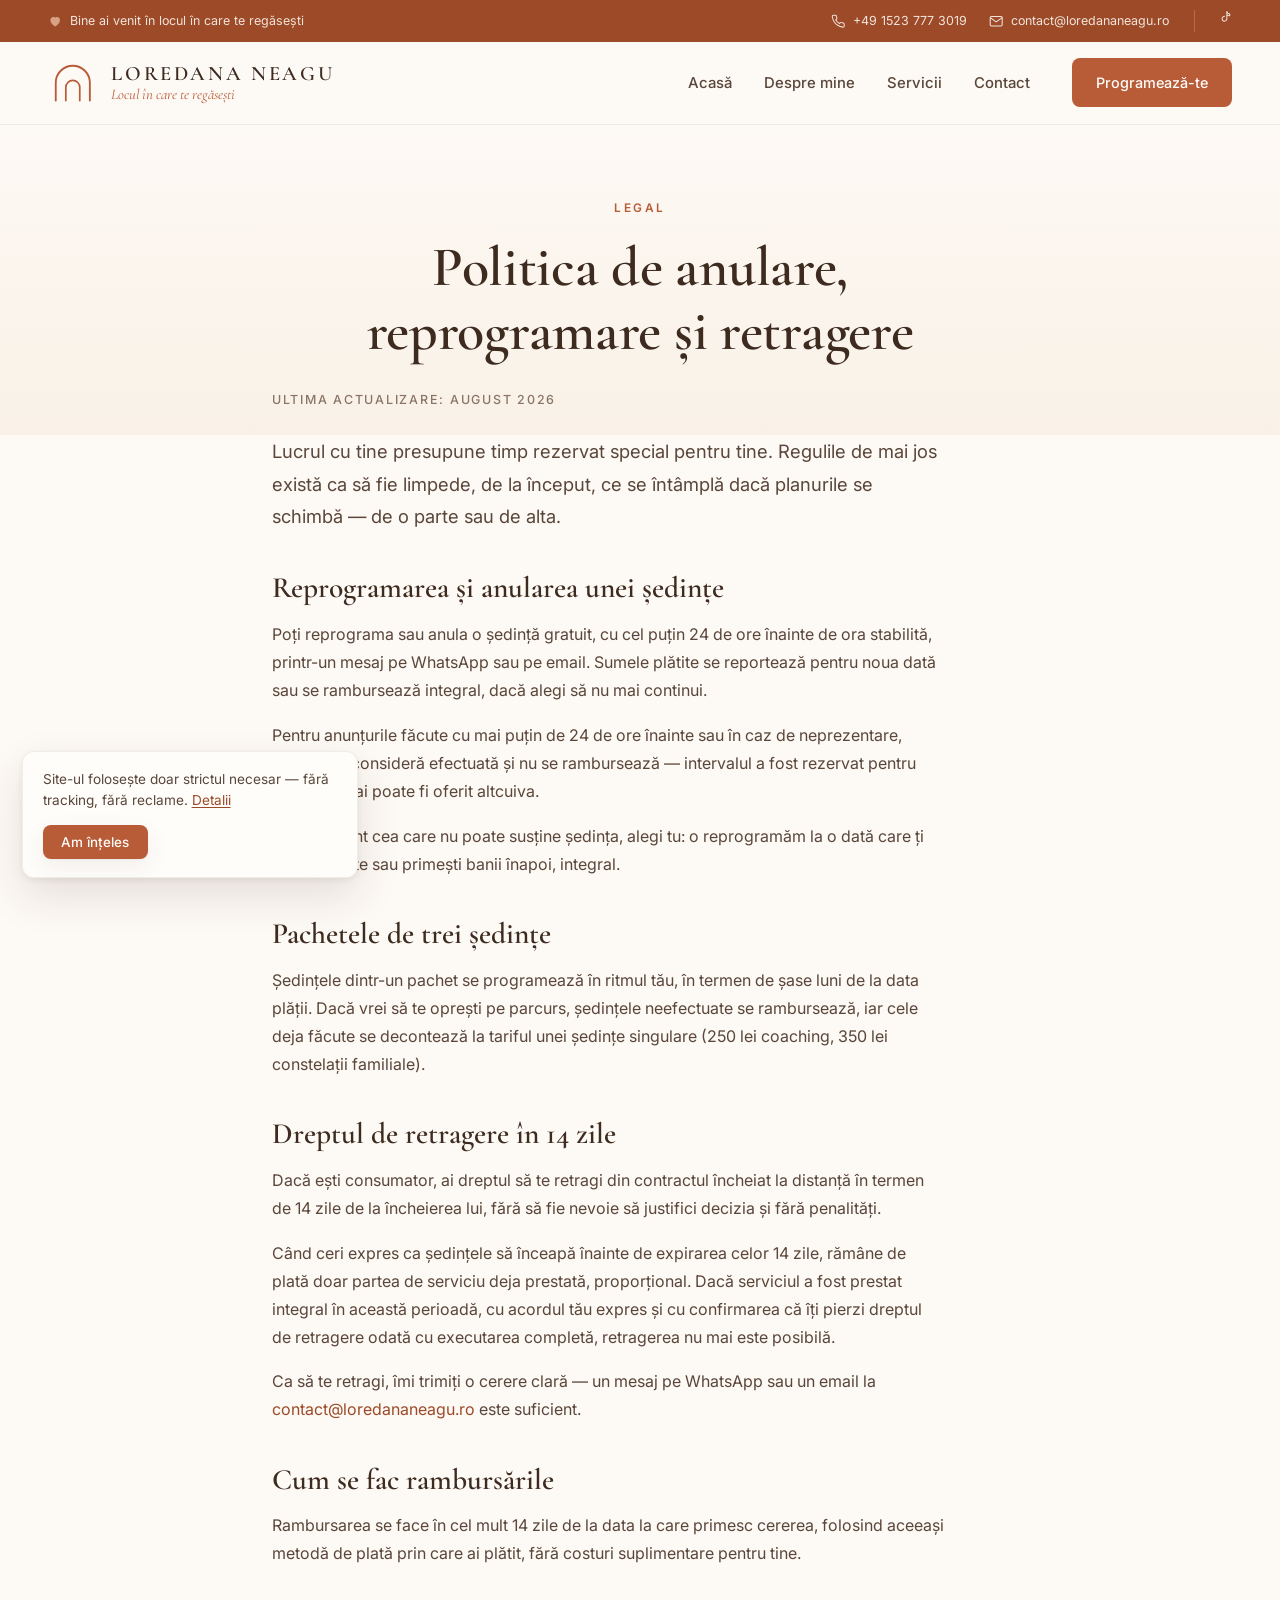
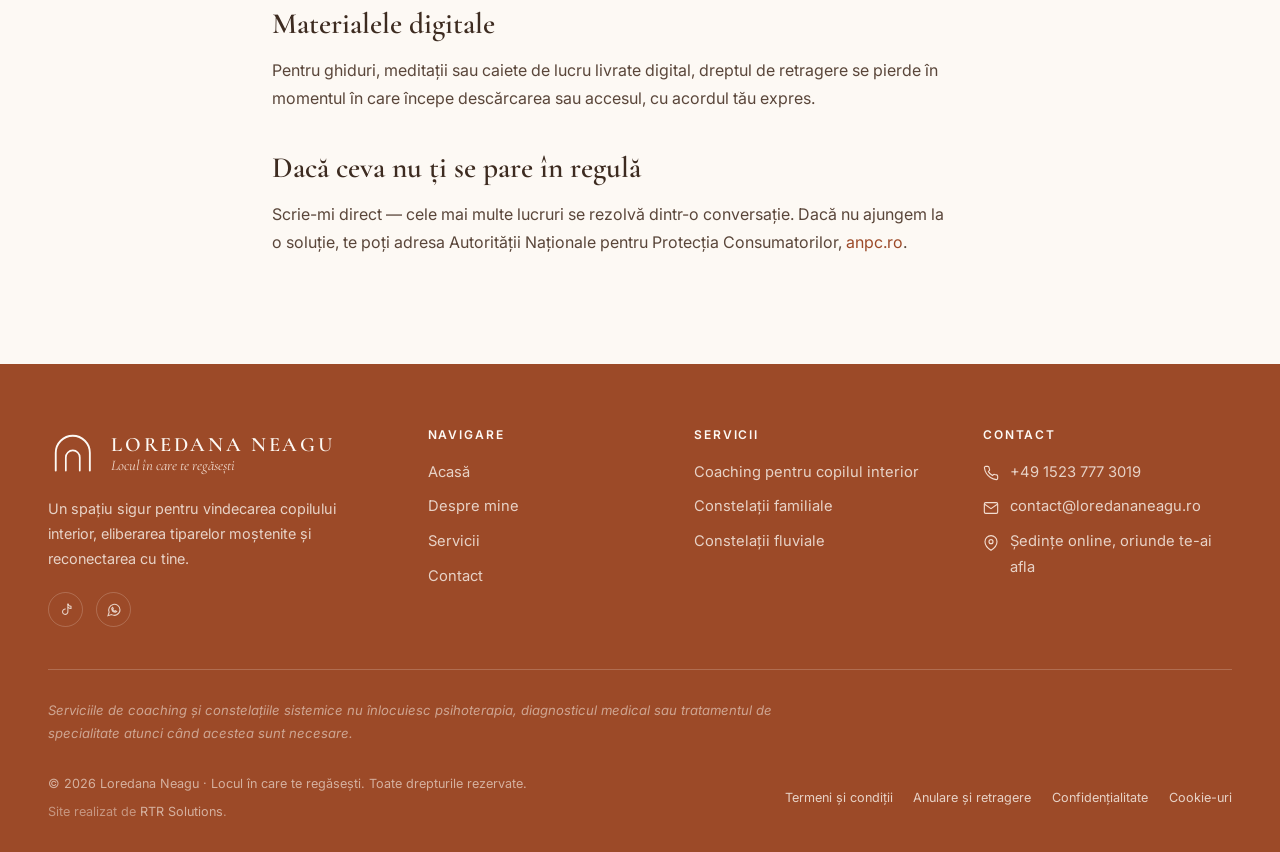
==== anulare-si-retragere/index.html @ 6d8adbb6 "Actualizare site din 4d210f18b5de50329b381af7a4edb0940c122f17" ====
<!DOCTYPE html><html lang="ro"> <head><meta charset="UTF-8"><meta name="viewport" content="width=device-width, initial-scale=1.0"><title>Politica de anulare, reprogramare și retragere | Loredana Neagu</title><meta name="description" content="Cum poți reprograma sau anula o ședință, ce se întâmplă cu pachetele neefectuate, dreptul de retragere în 14 zile și cum se fac rambursările."><link rel="icon" type="image/svg+xml" href="/favicon.svg"><link rel="canonical" href="https://loredananeagu.ro/anulare-si-retragere"><meta property="og:type" content="website"><meta property="og:locale" content="ro_RO"><meta property="og:site_name" content="Loredana Neagu — Locul în care te regăsești"><meta property="og:title" content="Politica de anulare, reprogramare și retragere | Loredana Neagu"><meta property="og:description" content="Cum poți reprograma sau anula o ședință, ce se întâmplă cu pachetele neefectuate, dreptul de retragere în 14 zile și cum se fac rambursările."><meta property="og:url" content="https://loredananeagu.ro/anulare-si-retragere"><meta property="og:image" content="https://loredananeagu.ro/assets/social/imagineSocial.jpg"><meta name="twitter:card" content="summary_large_image"><script type="application/ld+json">{"@context":"https://schema.org","@graph":[{"@type":"WebSite","@id":"https://loredananeagu.ro/#site","url":"https://loredananeagu.ro","name":"Loredana Neagu — Locul în care te regăsești","inLanguage":"ro-RO","publisher":{"@id":"https://loredananeagu.ro/#serviciu"}},{"@type":"ProfessionalService","@id":"https://loredananeagu.ro/#serviciu","name":"Loredana Neagu — Locul în care te regăsești","description":"Atelierul Sinelui — spațiul tău de reconectare și vindecare interioară. Coaching și constelații sistemice pentru vindecarea copilului interior, a tiparului de respingere și a fricii de abandon. Loredana Neagu — coach acreditat și constelator sistemic.","url":"https://loredananeagu.ro","image":"https://loredananeagu.ro/assets/social/imagineSocial.jpg","email":"contact@loredananeagu.ro","telephone":"+49 1523 777 3019","founder":{"@id":"https://loredananeagu.ro/#loredana"},"priceRange":"200–900 RON","areaServed":[{"@type":"Country","name":"România"},{"@type":"Country","name":"Republica Moldova"},{"@type":"Country","name":"Germania"}],"availableLanguage":{"@type":"Language","name":"Romanian","alternateName":"ro"},"sameAs":["https://www.tiktok.com/@didi.scump"]},{"@type":"Person","@id":"https://loredananeagu.ro/#loredana","name":"Loredana Neagu","jobTitle":"Coach acreditat și constelator sistemic","description":"Sunt coach acreditat, constelator sistemic cu obiecte și constelator fluvial. Povestea mea își are rădăcinile într-o rană profundă: absența tatălui din viața mea și provocările de a crește doar alături de mamă. Această lipsă m-a determinat să caut răspunsuri despre apartenență, valoare personală și locul pe care îl ocupăm în familie.","url":"https://loredananeagu.ro/despre","image":"https://loredananeagu.ro/assets/social/imagineSocial.jpg","email":"contact@loredananeagu.ro","telephone":"+49 1523 777 3019","knowsLanguage":["ro","de"],"knowsAbout":["Vindecarea copilului interior","Constelații familiale sistemice","Constelații fluviale","Coaching pentru dezvoltare personală"],"sameAs":["https://www.tiktok.com/@didi.scump"]}]}</script><link rel="preconnect" href="https://fonts.googleapis.com"><link rel="preconnect" href="https://fonts.gstatic.com" crossorigin><link href="https://fonts.googleapis.com/css2?family=Cormorant+Garamond:ital,wght@0,400;0,500;0,600;0,700;1,400;1,500;1,600&family=Inter:wght@400;500;600&display=swap" rel="stylesheet"><link rel="stylesheet" href="/_astro/coaching-copil-interior.CtY-Z_Cc.css"></head> <body> <div class="topbar"> <div class="container topbar-inner"> <span class="topbar-welcome"> <svg class viewBox="0 0 24 24" aria-hidden="true"><path d="M12 21s-8-4.9-8-10.6C4 6.9 6.5 5 9 5c1.7 0 2.6.8 3 1.4.4-.6 1.3-1.4 3-1.4 2.5 0 5 1.9 5 5.4C20 16.1 12 21 12 21z"></path></svg><!-- Beneficii --><!-- Servicii / călătorii --> <span>Bine ai venit în locul în care te regăsești</span> </span> <div class="topbar-right"> <div class="topbar-contact"> <a href="https://wa.me/4915237773019" target="_blank" rel="noopener"> <svg class viewBox="0 0 24 24" aria-hidden="true"><path d="M22 16.9v3a2 2 0 0 1-2.2 2 19.8 19.8 0 0 1-8.6-3.1 19.5 19.5 0 0 1-6-6A19.8 19.8 0 0 1 2.1 4.2 2 2 0 0 1 4.1 2h3a2 2 0 0 1 2 1.7c.1 1 .4 1.9.7 2.8a2 2 0 0 1-.5 2.1L8.1 9.9a16 16 0 0 0 6 6l1.3-1.3a2 2 0 0 1 2.1-.4c.9.3 1.8.6 2.8.7a2 2 0 0 1 1.7 2z"></path></svg><!-- Beneficii --><!-- Servicii / călătorii --><span>+49 1523 777 3019</span> </a> <a href="mailto:contact@loredananeagu.ro"> <svg class viewBox="0 0 24 24" aria-hidden="true"><rect x="2" y="4" width="20" height="16" rx="2"></rect><path d="m22 6-10 7L2 6"></path></svg><!-- Beneficii --><!-- Servicii / călătorii --><span>contact@loredananeagu.ro</span> </a> </div> <div class="topbar-social"> <a href="https://www.tiktok.com/@didi.scump" target="_blank" rel="noopener" aria-label="TikTok"> <svg class viewBox="0 0 24 24" aria-hidden="true"><path d="M14.8 2.5v12.1a4 4 0 1 1-3.4-3.95"></path><path d="M14.8 2.5c.5 2.4 2.3 3.9 4.7 4.1v3.1c-1.8 0-3.4-.6-4.7-1.6"></path></svg><!-- Beneficii --><!-- Servicii / călătorii --> </a> </div> </div> </div> </div> <header class="navbar" role="banner"> <div class="container nav-inner"> <a href="/" class="brand" aria-label="Loredana Neagu — Locul în care te regăsești"> <svg class="brand-mark" viewBox="0 0 64 64" fill="none" stroke="currentColor" stroke-linecap="round" aria-hidden="true"> <path d="M10 55V32a22 22 0 0 1 44 0v23" stroke-width="2.4"></path> <path d="M23 55V38a9 9 0 0 1 18 0v17" stroke-width="2.2"></path> </svg> <span class="brand-text"> <span class="brand-name">Loredana Neagu</span> <span class="brand-tag">Locul în care te regăsești</span> </span> </a> <nav class="nav-links" role="navigation" aria-label="Meniu principal"> <a href="/">Acasă</a><a href="/despre">Despre mine</a><a href="/servicii">Servicii</a><a href="/contact">Contact</a> <a href="https://wa.me/4915237773019" target="_blank" rel="noopener" class="nav-cta">Programează-te</a> </nav> <button class="nav-toggle" aria-label="Deschide meniul" aria-expanded="false"> <span></span><span></span><span></span> </button> </div> </header> <div class="nav-overlay"></div> <main>  <section class="page-hero" style="padding-bottom: 1.5rem;"> <div class="container-narrow"> <span class="eyebrow reveal">Legal</span> <h1 class="reveal">Politica de anulare, reprogramare și retragere</h1> <div class="prose-meta reveal reveal-delay-1" style="margin-top: 1.6rem;"> <span>Ultima actualizare: august 2026</span> </div> </div> </section> <section style="padding-top: 0;"> <div class="container-narrow"> <div class="prose reveal"> <!--
          TODO(real): de confirmat cu Loredana înainte de publicare pe domeniul propriu:
          (1) termenul de valabilitate al pachetelor, (2) datele de identificare
          (denumire, CUI/sediu pentru RO sau Impressum pentru Germania), (3) dacă apare
          plata online pe site, se completează informarea precontractuală + ANPC.
        --> <p>
Lucrul cu tine presupune timp rezervat special pentru tine. Regulile de mai jos
          există ca să fie limpede, de la început, ce se întâmplă dacă planurile se
          schimbă — de o parte sau de alta.
</p> <h2>Reprogramarea și anularea unei ședințe</h2> <p>
Poți reprograma sau anula o ședință gratuit, cu cel puțin 24 de ore înainte de
          ora stabilită, printr-un mesaj pe WhatsApp sau pe email. Sumele plătite se
          reportează pentru noua dată sau se rambursează integral, dacă alegi să nu mai
          continui.
</p> <p>
Pentru anunțurile făcute cu mai puțin de 24 de ore înainte sau în caz de
          neprezentare, ședința se consideră efectuată și nu se rambursează — intervalul
          a fost rezervat pentru tine și nu mai poate fi oferit altcuiva.
</p> <p>
Dacă eu sunt cea care nu poate susține ședința, alegi tu: o reprogramăm la o
          dată care ți se potrivește sau primești banii înapoi, integral.
</p> <h2>Pachetele de trei ședințe</h2> <p>
Ședințele dintr-un pachet se programează în ritmul tău, în termen de șase luni
          de la data plății. Dacă vrei să te oprești pe parcurs, ședințele neefectuate se
          rambursează, iar cele deja făcute se decontează la tariful unei ședințe
          singulare (250 lei coaching, 350 lei constelații familiale).
</p> <h2>Dreptul de retragere în 14 zile</h2> <p>
Dacă ești consumator, ai dreptul să te retragi din contractul încheiat la
          distanță în termen de 14 zile de la încheierea lui, fără să fie nevoie să
          justifici decizia și fără penalități.
</p> <p>
Când ceri expres ca ședințele să înceapă înainte de expirarea celor 14 zile,
          rămâne de plată doar partea de serviciu deja prestată, proporțional. Dacă
          serviciul a fost prestat integral în această perioadă, cu acordul tău expres și
          cu confirmarea că îți pierzi dreptul de retragere odată cu executarea completă,
          retragerea nu mai este posibilă.
</p> <p>
Ca să te retragi, îmi trimiți o cerere clară — un mesaj pe WhatsApp sau un email
          la <a href="mailto:contact@loredananeagu.ro">contact@loredananeagu.ro</a>
este suficient.
</p> <h2>Cum se fac rambursările</h2> <p>
Rambursarea se face în cel mult 14 zile de la data la care primesc cererea,
          folosind aceeași metodă de plată prin care ai plătit, fără costuri suplimentare
          pentru tine.
</p> <h2>Materialele digitale</h2> <p>
Pentru ghiduri, meditații sau caiete de lucru livrate digital, dreptul de
          retragere se pierde în momentul în care începe descărcarea sau accesul, cu
          acordul tău expres.
</p> <h2>Dacă ceva nu ți se pare în regulă</h2> <p>
Scrie-mi direct — cele mai multe lucruri se rezolvă dintr-o conversație. Dacă nu
          ajungem la o soluție, te poți adresa Autorității Naționale pentru Protecția
          Consumatorilor,
<a href="https://anpc.ro" target="_blank" rel="noopener">anpc.ro</a>.
</p> </div> </div> </section>  </main> <footer class="footer"> <div class="container"> <div class="footer-grid"> <div class="footer-brand"> <a href="/" class="brand" aria-label="Loredana Neagu — Locul în care te regăsești"> <svg class="brand-mark" viewBox="0 0 64 64" fill="none" stroke="currentColor" stroke-linecap="round" aria-hidden="true"> <path d="M10 55V32a22 22 0 0 1 44 0v23" stroke-width="2.4"></path> <path d="M23 55V38a9 9 0 0 1 18 0v17" stroke-width="2.2"></path> </svg> <span class="brand-text"> <span class="brand-name">Loredana Neagu</span> <span class="brand-tag">Locul în care te regăsești</span> </span> </a> <p>Un spațiu sigur pentru vindecarea copilului interior, eliberarea tiparelor moștenite și reconectarea cu tine.</p> <div class="footer-social"> <a href="https://www.tiktok.com/@didi.scump" target="_blank" rel="noopener" aria-label="TikTok"> <svg class viewBox="0 0 24 24" aria-hidden="true"><path d="M14.8 2.5v12.1a4 4 0 1 1-3.4-3.95"></path><path d="M14.8 2.5c.5 2.4 2.3 3.9 4.7 4.1v3.1c-1.8 0-3.4-.6-4.7-1.6"></path></svg><!-- Beneficii --><!-- Servicii / călătorii --> </a> <a href="https://wa.me/4915237773019" target="_blank" rel="noopener" aria-label="WhatsApp"><svg class viewBox="0 0 24 24" aria-hidden="true"><path d="M21 11.5a8.5 8.5 0 0 1-12.6 7.4L3 20.5l1.7-5.2A8.5 8.5 0 1 1 21 11.5z"></path><path d="M8.6 9.2c0 3.5 2.6 6.1 6.1 6.1l1.3-1.3-2.2-1-.9.9c-1.3-.5-2.3-1.5-2.8-2.8l.9-.9-1-2.2-1.4 1.2z"></path></svg><!-- Beneficii --><!-- Servicii / călătorii --></a> </div> </div> <div class="footer-col"> <h4>Navigare</h4> <ul> <li><a href="/">Acasă</a></li> <li><a href="/despre">Despre mine</a></li> <li><a href="/servicii">Servicii</a></li> <li><a href="/contact">Contact</a></li> </ul> </div> <div class="footer-col"> <h4>Servicii</h4> <ul> <li><a href="/coaching-copil-interior">Coaching pentru copilul interior</a></li> <li><a href="/constelatii-familiale">Constelații familiale</a></li> <li><a href="/constelatii-fluviale">Constelații fluviale</a></li> </ul> </div> <div class="footer-col"> <h4>Contact</h4> <ul> <li class="footer-contact-line"> <svg class viewBox="0 0 24 24" aria-hidden="true"><path d="M22 16.9v3a2 2 0 0 1-2.2 2 19.8 19.8 0 0 1-8.6-3.1 19.5 19.5 0 0 1-6-6A19.8 19.8 0 0 1 2.1 4.2 2 2 0 0 1 4.1 2h3a2 2 0 0 1 2 1.7c.1 1 .4 1.9.7 2.8a2 2 0 0 1-.5 2.1L8.1 9.9a16 16 0 0 0 6 6l1.3-1.3a2 2 0 0 1 2.1-.4c.9.3 1.8.6 2.8.7a2 2 0 0 1 1.7 2z"></path></svg><!-- Beneficii --><!-- Servicii / călătorii --> <a href="https://wa.me/4915237773019" target="_blank" rel="noopener">+49 1523 777 3019</a> </li> <li class="footer-contact-line"> <svg class viewBox="0 0 24 24" aria-hidden="true"><rect x="2" y="4" width="20" height="16" rx="2"></rect><path d="m22 6-10 7L2 6"></path></svg><!-- Beneficii --><!-- Servicii / călătorii --> <a href="mailto:contact@loredananeagu.ro">contact@loredananeagu.ro</a> </li> <li class="footer-contact-line"> <svg class viewBox="0 0 24 24" aria-hidden="true"><path d="M21 10c0 7-9 13-9 13s-9-6-9-13a9 9 0 0 1 18 0z"></path><circle cx="12" cy="10" r="3"></circle></svg><!-- Beneficii --><!-- Servicii / călătorii --> <span>Ședințe online, oriunde te-ai afla</span> </li> </ul> </div> </div> <div class="footer-disclaimer">Serviciile de coaching și constelațiile sistemice nu înlocuiesc psihoterapia, diagnosticul medical sau tratamentul de specialitate atunci când acestea sunt necesare.</div> <div class="footer-bottom"> <span>
© 2026 Loredana Neagu · Locul în care te regăsești. Toate drepturile rezervate.
<span class="footer-credit">Site realizat de <a href="https://rtrsolutions.ro" target="_blank" rel="noopener">RTR Solutions</a>.</span> </span> <div class="footer-legal-links"> <a href="/termeni">Termeni și condiții</a> <a href="/anulare-si-retragere">Anulare și retragere</a> <a href="/confidentialitate">Confidențialitate</a> <a href="/cookies">Cookie-uri</a> </div> </div> </div> </footer> <button class="back-to-top" aria-label="Înapoi sus"> <svg viewBox="0 0 24 24"><polyline points="18 15 12 9 6 15"></polyline></svg> </button> <div class="cookie-note" role="region" aria-label="Notificare cookie-uri" hidden> <p>
Site-ul folosește doar strictul necesar — fără tracking, fără reclame.
<a href="/cookies">Detalii</a> </p> <button type="button" class="btn btn-primary cookie-ok">Am înțeles</button> </div> <script type="module">const a=document.querySelector(".navbar"),p=document.querySelector(".back-to-top"),h=()=>{a?.classList.toggle("is-scrolled",window.scrollY>10),p?.classList.toggle("is-visible",window.scrollY>700)},r=document.querySelector(".nav-toggle"),d=document.querySelector(".nav-links"),u=document.querySelector(".nav-overlay"),w=()=>{r?.setAttribute("aria-expanded","false"),d?.classList.remove("is-open"),u?.classList.remove("is-open"),a?.classList.remove("menu-open"),document.body.style.overflow=""};r?.addEventListener("click",()=>{const e=r.getAttribute("aria-expanded")==="true";r.setAttribute("aria-expanded",String(!e)),d?.classList.toggle("is-open",!e),u?.classList.toggle("is-open",!e),a?.classList.toggle("menu-open",!e),document.body.style.overflow=e?"":"hidden"});u?.addEventListener("click",w);d?.querySelectorAll("a").forEach(e=>e.addEventListener("click",w));document.addEventListener("keydown",e=>{e.key==="Escape"&&w()});let c=null;const k=window.matchMedia("(pointer: fine)").matches&&!window.matchMedia("(prefers-reduced-motion: reduce)").matches;if(k){let n=window.scrollY,o=window.scrollY,l=null,s=!1;const y=()=>document.documentElement.scrollHeight-window.innerHeight,m=t=>Math.max(0,Math.min(t,y())),v=()=>{const t=n-o;if(Math.abs(t)<.4){o=n,window.scrollTo(0,o),s=!1,l=null;return}o+=t*.14,window.scrollTo(0,o),l=requestAnimationFrame(v)},f=()=>{s||(o=window.scrollY,s=!0),l===null&&(l=requestAnimationFrame(v))};window.addEventListener("wheel",t=>{if(t.ctrlKey||document.body.style.overflow==="hidden")return;t.preventDefault(),s||(o=window.scrollY,n=o);const b=t.deltaMode===1?t.deltaY*16:t.deltaY;n=m(n+b),f()},{passive:!1}),window.addEventListener("scroll",()=>{s||(o=window.scrollY,n=o)},{passive:!0}),c=t=>{n=m(t),f()}}p?.addEventListener("click",()=>{c?c(0):window.scrollTo({top:0,behavior:"smooth"})});window.addEventListener("scroll",h,{passive:!0});h();const i=document.querySelector(".cookie-note");i&&!localStorage.getItem("ln-cookies-ok")&&(i.hidden=!1,i.querySelector(".cookie-ok")?.addEventListener("click",()=>{localStorage.setItem("ln-cookies-ok","1"),i.hidden=!0}));const g=document.querySelectorAll(".reveal, .reveal-img");if("IntersectionObserver"in window){const e=new IntersectionObserver(n=>{for(const o of n)o.isIntersecting&&(o.target.classList.add("is-visible"),e.unobserve(o.target))},{threshold:.1,rootMargin:"0px 0px -40px 0px"});g.forEach(n=>e.observe(n))}else g.forEach(e=>e.classList.add("is-visible"));</script> </body> </html>
---- _astro/coaching-copil-interior.CtY-Z_Cc.css ----
:root{--terracotta: #b85c38;--terracotta-deep: #9c4a28;--terracotta-dark: #7e3a1e;--terracotta-soft: #d9a183;--terracotta-tint: #f2ddd0;--cream: #fdf9f4;--cream-warm: #f9f1e7;--cream-deep: #f2e4d5;--white-warm: #fffdfa;--ink: #3d2b20;--ink-soft: #5a463a;--ink-muted: #8a7565;--line: rgba(61, 43, 32, .14);--line-soft: rgba(61, 43, 32, .08);--line-cream: rgba(253, 249, 244, .2);--font-display: "Cormorant Garamond", Georgia, "Times New Roman", serif;--font-body: "Inter", -apple-system, BlinkMacSystemFont, "Segoe UI", sans-serif;--fs-display: clamp(2.5rem, 1.5rem + 3.6vw, 4.2rem);--fs-h2: clamp(1.9rem, 1.35rem + 2.2vw, 2.9rem);--fs-h3: clamp(1.2rem, 1.08rem + .5vw, 1.42rem);--fs-lead: clamp(1.02rem, .96rem + .3vw, 1.15rem);--fs-body: 1rem;--space-section: clamp(4rem, 2.8rem + 5vw, 7rem);--radius-sm: 8px;--radius: 12px;--radius-lg: 20px;--shadow-soft: 0 1px 2px rgba(61, 43, 32, .05), 0 8px 24px rgba(61, 43, 32, .07);--shadow-lift: 0 2px 6px rgba(61, 43, 32, .07), 0 18px 44px rgba(61, 43, 32, .12);--topbar-h: 2.6rem;--header-h: 5.2rem}*,*:before,*:after{box-sizing:border-box;margin:0;padding:0}html{scroll-behavior:smooth;scroll-padding-top:calc(var(--header-h) + 1rem)}body{font-family:var(--font-body);font-size:var(--fs-body);line-height:1.75;color:var(--ink-soft);background:var(--cream);-webkit-font-smoothing:antialiased;overflow-x:hidden}img{max-width:100%;height:auto;display:block}a{color:var(--terracotta-deep);text-decoration:none;transition:color .2s ease-out}h1,h2,h3,h4{font-family:var(--font-display);font-weight:600;line-height:1.15;color:var(--ink);text-wrap:balance}h1{font-size:var(--fs-display);letter-spacing:-.005em}h2{font-size:var(--fs-h2);line-height:1.2}h3{font-size:var(--fs-h3);line-height:1.35}h1 em,h2 em{font-style:italic;font-weight:500;color:var(--terracotta)}.accent-caps{display:block;color:var(--terracotta);text-transform:uppercase;letter-spacing:.01em;font-weight:600}p+p{margin-top:1.05em}::selection{background:var(--terracotta-tint);color:var(--ink)}:focus-visible{outline:2px solid var(--terracotta);outline-offset:3px;border-radius:2px}.container{width:min(100% - 2.5rem,74rem);margin-inline:auto}.container-narrow{width:min(100% - 2.5rem,46rem);margin-inline:auto}section{padding-block:var(--space-section);position:relative}.section-warm{background:var(--cream-warm)}.section-deep{background:var(--cream-deep)}.eyebrow{display:block;font-size:.74rem;font-weight:600;letter-spacing:.22em;text-transform:uppercase;color:var(--terracotta);margin-bottom:1rem}.section-head{max-width:44rem;margin:0 auto 3.4rem;text-align:center}.section-head p{margin-top:1.1rem;color:var(--ink-muted);font-size:var(--fs-lead)}.ornament{display:flex;align-items:center;gap:.85rem;margin:1.5rem 0}.ornament:before,.ornament:after{content:"";height:1px;flex:1;background:linear-gradient(to right,transparent,var(--terracotta-soft),transparent)}.ornament span{color:var(--terracotta);font-size:.95rem;line-height:1;opacity:.85}.ornament-center{max-width:15rem;margin-inline:auto}.ornament-left:before{display:none}.ornament-left{max-width:16rem}.leaf-decor{position:absolute;pointer-events:none;color:var(--terracotta-soft);opacity:.32;z-index:0}.leaf-decor svg{width:100%;height:auto}.leaf-tl{top:1.5rem;left:-3rem;width:11rem;transform:scaleX(-1)}.leaf-br{bottom:1.5rem;right:-3rem;width:11rem}@media(max-width:900px){.leaf-decor{display:none}}.btn{display:inline-flex;align-items:center;gap:.6rem;font-family:var(--font-body);font-size:.92rem;font-weight:500;padding:.92rem 1.8rem;border-radius:var(--radius-sm);border:1px solid transparent;cursor:pointer;transition:background-color .2s ease-out,border-color .2s ease-out,color .2s ease-out,transform .2s ease-out,box-shadow .2s ease-out}.btn svg{width:1.05em;height:1.05em;stroke:currentColor;stroke-width:1.7;fill:none;flex:0 0 auto;transition:transform .25s ease-out}.btn:hover svg{transform:translate(3px)}.btn-primary{background:var(--terracotta);color:var(--white-warm);box-shadow:var(--shadow-soft)}.btn-primary:hover{background:var(--terracotta-deep);color:var(--white-warm);transform:translateY(-1px);box-shadow:var(--shadow-lift)}.btn-outline{background:transparent;color:var(--ink);border-color:var(--terracotta-soft)}.btn-outline:hover{border-color:var(--terracotta);color:var(--terracotta-deep)}.btn-light{background:var(--white-warm);color:var(--terracotta-deep)}.btn-light:hover{background:var(--cream);color:var(--terracotta-dark);transform:translateY(-1px)}.btn-ghost-light{background:transparent;color:var(--cream);border-color:var(--line-cream)}.btn-ghost-light:hover{border-color:var(--cream);color:var(--white-warm)}.btn:active{transform:translateY(1px)}.link-arrow{display:inline-flex;align-items:center;gap:.4rem;font-size:.88rem;font-weight:500;color:var(--terracotta-deep)}.link-arrow:after{content:"→";transition:transform .25s ease-out}.link-arrow:hover:after{transform:translate(4px)}.topbar{background:var(--terracotta-deep);color:color-mix(in srgb,var(--cream) 88%,transparent);font-size:.78rem;height:var(--topbar-h);display:flex;align-items:center;position:relative;z-index:101}.topbar-inner{display:flex;align-items:center;justify-content:space-between;gap:1.5rem}.topbar a{color:inherit}.topbar a:hover{color:var(--white-warm)}.topbar-welcome{display:flex;align-items:center;gap:.5rem}.topbar-welcome svg{width:.9rem;height:.9rem;fill:var(--terracotta-soft);flex:0 0 auto}.topbar-right{display:flex;align-items:center;gap:1.6rem}.topbar-contact{display:flex;align-items:center;gap:1.4rem}.topbar-contact a{display:flex;align-items:center;gap:.45rem}.topbar-contact svg,.topbar-social svg{width:.9rem;height:.9rem;stroke:currentColor;stroke-width:1.7;fill:none;flex:0 0 auto}.topbar-social{display:flex;align-items:center;gap:.9rem;padding-left:1.4rem;border-left:1px solid var(--line-cream)}@media(max-width:1080px){.topbar-contact a span,.topbar-welcome span,.topbar-welcome{display:none}.topbar-inner{justify-content:center}}@media(max-width:620px){.topbar-contact{gap:1rem}.topbar-contact a span{display:inline}.topbar-contact a:nth-child(2) span{display:none}.topbar-social{padding-left:1rem;gap:.7rem}}.navbar{position:sticky;top:0;z-index:100;height:var(--header-h);background:color-mix(in srgb,var(--cream) 94%,transparent);backdrop-filter:blur(12px);-webkit-backdrop-filter:blur(12px);border-bottom:1px solid var(--line-soft);transition:box-shadow .25s ease-out}.navbar.is-scrolled{box-shadow:0 4px 24px #3d2b2012}.nav-inner{height:100%;display:flex;align-items:center;justify-content:space-between;gap:1.5rem}.brand{display:flex;align-items:center;gap:.85rem;flex:0 0 auto}.brand-mark{width:3.1rem;height:3.1rem;flex:0 0 auto;color:var(--terracotta)}.brand-text{display:flex;flex-direction:column;line-height:1.15}.brand-name{font-family:var(--font-display);font-size:1.28rem;font-weight:600;letter-spacing:.13em;text-transform:uppercase;color:var(--ink);white-space:nowrap}.brand-tag{font-family:var(--font-display);font-style:italic;font-size:.92rem;color:var(--terracotta);white-space:nowrap}.nav-links{display:flex;align-items:center;gap:2rem;margin-left:auto}.nav-links a:not(.nav-cta){position:relative;font-size:.93rem;font-weight:500;color:var(--ink-soft);padding-block:.3rem}.nav-links a:not(.nav-cta):after{content:"";position:absolute;left:0;right:0;bottom:-2px;height:2px;border-radius:2px;background:var(--terracotta);transform:scaleX(0);transform-origin:left center;transition:transform .25s ease-out}.nav-links a:not(.nav-cta):hover{color:var(--terracotta-deep)}.nav-links a:not(.nav-cta):hover:after,.nav-links a[aria-current=page]:not(.nav-cta):after{transform:scaleX(1)}.nav-links a[aria-current=page]:not(.nav-cta){color:var(--terracotta-deep)}.nav-cta{font-size:.9rem;font-weight:500;color:var(--white-warm);background:var(--terracotta);padding:.75rem 1.5rem;border-radius:var(--radius-sm);margin-left:.6rem;transition:background-color .2s ease-out,transform .2s ease-out}.nav-cta:hover{background:var(--terracotta-deep);color:var(--white-warm);transform:translateY(-1px)}.nav-toggle{display:none;flex-direction:column;justify-content:center;gap:5px;width:44px;height:44px;padding:10px;background:none;border:0;cursor:pointer;position:relative;z-index:96}.nav-toggle span{display:block;height:2px;width:100%;background:var(--ink);border-radius:2px;transition:transform .25s ease-out,opacity .2s ease-out,background-color .2s ease-out}.nav-toggle[aria-expanded=true] span:nth-child(1){transform:translateY(7px) rotate(45deg)}.nav-toggle[aria-expanded=true] span:nth-child(2){opacity:0}.nav-toggle[aria-expanded=true] span:nth-child(3){transform:translateY(-7px) rotate(-45deg)}.nav-overlay{position:fixed;inset:0;z-index:90;background:#3d2b2073;opacity:0;pointer-events:none;transition:opacity .25s ease-out}.nav-overlay.is-open{opacity:1;pointer-events:auto}@media(max-width:940px){.nav-toggle{display:flex}.navbar{backdrop-filter:none;-webkit-backdrop-filter:none;background:var(--cream)}.nav-links{position:fixed;inset:0;z-index:95;flex-direction:column;align-items:flex-start;justify-content:center;gap:0;margin:0;padding:calc(var(--header-h) + 1rem) 2.2rem 2.5rem;background:linear-gradient(165deg,#a85332,var(--terracotta-dark));overflow-y:auto;counter-reset:navi;opacity:0;visibility:hidden;pointer-events:none;transition:opacity .3s ease-out,visibility 0s linear .3s}.nav-links.is-open{opacity:1;visibility:visible;pointer-events:auto;transition:opacity .35s ease-out}.nav-links a:not(.nav-cta){counter-increment:navi;display:flex;align-items:baseline;gap:1rem;width:100%;padding:.75rem 0;font-family:var(--font-display);font-weight:600;font-size:clamp(1.8rem,7vw,2.4rem);color:var(--cream);opacity:0;transform:translateY(24px);transition:opacity .5s cubic-bezier(.22,1,.36,1),transform .5s cubic-bezier(.22,1,.36,1)}.nav-links a:not(.nav-cta):before{content:counter(navi,decimal-leading-zero);font-family:var(--font-display);font-style:italic;font-size:.85rem;color:var(--terracotta-tint);opacity:.75}.nav-links a:not(.nav-cta):after{display:none}.nav-links.is-open a:not(.nav-cta):hover,.nav-links.is-open a[aria-current=page]:not(.nav-cta){color:var(--white-warm)}.nav-links.is-open a[aria-current=page]:not(.nav-cta):before{opacity:1;color:var(--white-warm)}.nav-cta{margin:2rem 0 0;width:100%;justify-content:center;text-align:center;padding:1rem 1.5rem;background:var(--white-warm);color:var(--terracotta-deep);opacity:0;transform:translateY(24px);transition:opacity .5s cubic-bezier(.22,1,.36,1),transform .5s cubic-bezier(.22,1,.36,1)}.nav-cta:hover{background:var(--cream);color:var(--terracotta-dark)}.nav-links.is-open a{opacity:1;transform:none}.nav-links.is-open a:nth-child(1){transition-delay:.08s}.nav-links.is-open a:nth-child(2){transition-delay:.14s}.nav-links.is-open a:nth-child(3){transition-delay:.2s}.nav-links.is-open a:nth-child(4){transition-delay:.26s}.nav-links.is-open a:nth-child(5){transition-delay:.34s}.navbar.menu-open .nav-toggle span{background:var(--cream)}.navbar.menu-open .brand{position:relative;z-index:96}.navbar.menu-open .brand-mark,.navbar.menu-open .brand-name{color:var(--cream)}.navbar.menu-open .brand-tag{color:var(--terracotta-tint)}.brand-name{font-size:1.1rem;letter-spacing:.1em}.brand-tag{font-size:.82rem}.brand-mark{width:2.7rem;height:2.7rem}}@media(max-width:420px){.brand-name{font-size:.95rem}.brand-tag{font-size:.74rem}}.hero{padding-top:clamp(2.5rem,1.5rem + 4vw,4.5rem);padding-bottom:0;background:linear-gradient(180deg,var(--cream) 0%,var(--cream-warm) 100%);overflow:hidden}.hero-grid{display:grid;grid-template-columns:minmax(0,1fr) minmax(0,1.05fr);gap:clamp(2rem,1rem + 4vw,4rem);align-items:center}.hero-content{padding-bottom:clamp(3rem,2rem + 4vw,5rem);position:relative;z-index:1}.hero h1{line-height:1.08}.hero-subtitle{margin-top:1.1rem;font-family:var(--font-display);font-style:italic;font-size:clamp(1.15rem,1rem + .7vw,1.45rem);color:var(--ink-soft)}.hero .lead{font-size:var(--fs-lead);color:var(--ink-soft);max-width:32rem}.hero-buttons{display:flex;flex-wrap:wrap;gap:1rem;margin-top:2rem}.hero-visual{position:relative;align-self:stretch;min-height:22rem;margin-right:calc((min(100vw - 2.5rem,74rem) - 100vw)/2)}.hero-visual img{width:100%;height:100%;object-fit:cover;object-position:center 38%;border-radius:14rem 0 0}.hero-visual:after{content:"";position:absolute;inset:0;border-radius:14rem 0 0;box-shadow:inset 0 0 0 1px #fdf9f480;pointer-events:none}@media(max-width:900px){.hero-grid{grid-template-columns:1fr;gap:0}.hero-content{padding-bottom:2.5rem}.hero-visual{margin-inline:calc((min(100vw - 2.5rem,74rem) - 100vw)/2);min-height:20rem;max-height:30rem}.hero-visual img,.hero-visual:after{border-radius:8rem 8rem 0 0}}.benefits{background:var(--cream);padding-block:clamp(3rem,2.4rem + 2.4vw,4.6rem)}.grid-cta{margin-top:clamp(2rem,1.6rem + 1.5vw,2.8rem);display:flex;flex-wrap:wrap;justify-content:center;gap:.9rem}.head-cta{margin-top:1.8rem}.benefits-grid{display:grid;grid-template-columns:repeat(4,1fr);gap:1rem}.benefit{display:flex;align-items:flex-start;gap:1rem;padding-inline:1.4rem;border-left:1px solid var(--line-soft)}.benefit:first-child{border-left:0;padding-left:0}.benefit-icon{width:3rem;height:3rem;flex:0 0 auto;border-radius:50%;background:var(--terracotta-tint);color:var(--terracotta-deep);display:grid;place-items:center}.benefit-icon svg{width:1.35rem;height:1.35rem;stroke:currentColor;stroke-width:1.5;fill:none}.benefit h3{font-size:1.05rem;margin-bottom:.25rem}.benefit p{font-size:.86rem;line-height:1.6;color:var(--ink-muted)}@media(max-width:940px){.benefits-grid{grid-template-columns:repeat(2,1fr);gap:2rem 1.5rem}.benefit:nth-child(odd){border-left:0;padding-left:0}}@media(max-width:560px){.benefits-grid{grid-template-columns:1fr}.benefit{border-left:0;padding-left:0}}.services-grid{display:grid;grid-template-columns:repeat(3,1fr);gap:1.4rem}@media(max-width:940px){.services-grid{grid-template-columns:repeat(2,1fr)}}@media(max-width:560px){.services-grid{grid-template-columns:1fr}}.service-card{display:flex;flex-direction:column;background:var(--white-warm);border:1px solid var(--line-soft);border-radius:var(--radius);padding:2rem 1.7rem 1.8rem;text-align:center;align-items:center;box-shadow:var(--shadow-soft);transition:transform .25s ease-out,box-shadow .25s ease-out,border-color .25s ease-out}.service-card:hover{transform:translateY(-5px);box-shadow:var(--shadow-lift);border-color:var(--terracotta-soft)}.service-icon{width:3.4rem;height:3.4rem;border-radius:50%;background:var(--cream-warm);color:var(--terracotta);display:grid;place-items:center;margin-bottom:1.2rem;transition:background-color .25s ease-out}.service-card:hover .service-icon{background:var(--terracotta-tint)}.service-icon svg{width:1.6rem;height:1.6rem;stroke:currentColor;stroke-width:1.4;fill:none}.service-card h3{margin-bottom:.7rem}.service-card p{font-size:.92rem;line-height:1.65;color:var(--ink-muted);flex:1}.service-card .link-arrow{margin-top:1.2rem}.journey-grid{display:grid;grid-template-columns:repeat(auto-fit,minmax(19rem,1fr));gap:clamp(1.6rem,1.2rem + 1.5vw,2.6rem)}.journey-card{background:var(--white-warm);border:1px solid var(--line-soft);border-radius:var(--radius-lg);padding:clamp(1.8rem,1.5rem + 1vw,2.6rem);box-shadow:var(--shadow-soft)}.journey-card>.eyebrow{margin-bottom:.6rem}.journey-lede{font-family:var(--font-display);font-style:italic;font-size:1.18rem;line-height:1.5;color:var(--terracotta-deep);margin:.9rem 0 1.4rem}.child-list{list-style:none;display:grid;gap:.1rem;margin-top:.5rem}.child-list li{display:flex;gap:.8rem;align-items:baseline;padding:.5rem 0;border-bottom:1px solid var(--line-soft);font-size:.95rem}.child-list li:last-child{border-bottom:0}.child-list li:before{content:"";flex:0 0 auto;width:.4rem;height:.4rem;border-radius:50%;background:var(--terracotta-soft);transform:translateY(-2px)}.journey-outcome{margin-top:1.6rem;padding-top:1.4rem;border-top:1px solid var(--line)}.journey-outcome h4{font-size:1rem;margin-bottom:.8rem}.visually-hidden{position:absolute;width:1px;height:1px;margin:-1px;padding:0;overflow:hidden;clip-path:inset(50%);white-space:nowrap}.offers{display:grid;gap:clamp(1.4rem,1rem + 1.4vw,2.2rem)}.offer{display:grid;grid-template-columns:minmax(0,1fr) minmax(16rem,20rem);gap:clamp(1.5rem,1.1rem + 1.8vw,3rem);align-items:start;background:var(--white-warm);border:1px solid var(--line-soft);border-radius:var(--radius-lg);padding:clamp(1.5rem,1.1rem + 1.6vw,2.6rem);box-shadow:var(--shadow-soft)}.offer .service-icon{margin-bottom:1rem}.offer .eyebrow{font-size:.7rem;margin-bottom:.5rem}.offer h3{font-size:var(--fs-h3);line-height:1.25}.offer-text{margin-top:.7rem;color:var(--ink-muted);font-size:.95rem;line-height:1.7}.offer-meta{list-style:none;display:flex;flex-wrap:wrap;gap:.5rem;margin-top:1.1rem}.offer-meta li{font-size:.8rem;font-weight:500;color:var(--terracotta-deep);background:var(--cream-warm);border:1px solid var(--terracotta-tint);border-radius:999px;padding:.35rem .85rem}.offer-points{list-style:none;display:grid;gap:.55rem;margin-top:1.4rem}.offer-points li{display:flex;align-items:flex-start;gap:.7rem;font-size:.93rem;line-height:1.6}.offer-points svg{width:1.05rem;height:1.05rem;flex:0 0 auto;margin-top:.28rem;stroke:var(--terracotta);stroke-width:1.7;fill:none}.offer-details{margin-top:1.5rem;border-top:1px solid var(--line-soft);padding-top:1.1rem}.offer-details summary{display:inline-flex;align-items:center;gap:.45rem;cursor:pointer;list-style:none;font-size:.9rem;font-weight:500;color:var(--terracotta-deep);transition:color .2s ease-out}.offer-details summary::-webkit-details-marker{display:none}.offer-details summary:after{content:"";width:.42rem;height:.42rem;border-right:1.5px solid currentColor;border-bottom:1.5px solid currentColor;transform:translateY(-2px) rotate(45deg);transition:transform .25s ease-out}.offer-details[open] summary:after{transform:translateY(1px) rotate(-135deg)}.offer-details summary:hover{color:var(--terracotta-dark)}.offer-details-body{margin-top:.9rem;display:grid;gap:.8rem;font-size:.93rem;line-height:1.75;color:var(--ink-muted);max-width:44rem}.offer-plan{border:1px solid var(--terracotta-tint);border-radius:var(--radius);background:var(--cream-warm);padding:clamp(1.1rem,.9rem + .6vw,1.5rem);position:relative}.plan-radio{position:absolute;opacity:0;width:1px;height:1px;pointer-events:none}.plan-tabs{display:flex;flex-wrap:wrap;gap:.4rem;margin-bottom:1.1rem}.plan-tab{flex:1 1 auto;text-align:center;font-size:.82rem;font-weight:500;color:var(--ink-soft);background:var(--white-warm);border:1px solid var(--line);border-radius:var(--radius-sm);padding:.5rem .75rem;cursor:pointer;transition:background-color .2s ease-out,color .2s ease-out,border-color .2s ease-out}.plan-tab:hover{border-color:var(--terracotta-soft);color:var(--terracotta-deep)}.offer-plan:has(.p1:checked) .l1,.offer-plan:has(.p2:checked) .l2{background:var(--terracotta);border-color:var(--terracotta);color:var(--white-warm)}.offer-plan:has(.p1:focus-visible) .l1,.offer-plan:has(.p2:focus-visible) .l2{outline:2px solid var(--terracotta-deep);outline-offset:2px}.plan-panel{display:none}.offer-plan:has(.p1:checked) .pp1,.offer-plan:has(.p2:checked) .pp2,.plan-panel-solo{display:block}.plan-price{font-family:var(--font-display);font-size:clamp(2.1rem,1.8rem + 1.2vw,2.6rem);font-weight:600;line-height:1.1;color:var(--terracotta-deep)}.plan-price span{font-family:var(--font-body);font-size:.9rem;font-weight:500;color:var(--ink-muted)}.plan-note{margin-top:.5rem;font-size:.84rem;line-height:1.6;color:var(--ink-muted)}.plan-panel .btn{margin-top:1.1rem;width:100%;justify-content:center}@media(max-width:860px){.offer{grid-template-columns:1fr}}.price-note{margin-top:1.6rem;text-align:center;font-size:.9rem;line-height:1.7;color:var(--ink-muted)}@media(max-width:520px){.price-list li{flex-direction:column;align-items:flex-start;gap:.35rem}.price-value{font-size:1.5rem}}.outcome-tags{display:flex;flex-wrap:wrap;gap:.5rem}.outcome-tags span{font-size:.8rem;font-weight:500;color:var(--terracotta-deep);background:var(--cream-warm);border:1px solid var(--terracotta-tint);border-radius:999px;padding:.35rem .85rem}.steps-grid{display:grid;grid-template-columns:repeat(4,1fr);gap:1.6rem;counter-reset:stepc}.step{position:relative;counter-increment:stepc;padding-top:3.4rem}.step:before{content:counter(stepc,decimal-leading-zero);position:absolute;top:0;left:0;font-family:var(--font-display);font-size:2.4rem;font-weight:600;font-style:italic;color:var(--terracotta-soft);line-height:1}.step:after{content:"";position:absolute;top:1.6rem;left:3rem;right:-.8rem;height:1px;background:var(--line)}.step:last-child:after{display:none}.step h3{font-size:1.1rem;margin-bottom:.5rem}.step p{font-size:.92rem;line-height:1.65;color:var(--ink-muted)}@media(max-width:900px){.steps-grid{grid-template-columns:repeat(2,1fr);gap:2rem 1.5rem}.step:after{display:none}}@media(max-width:520px){.steps-grid{grid-template-columns:1fr}}.forwho-grid{display:grid;grid-template-columns:minmax(0,.95fr) minmax(0,1.05fr);gap:clamp(2.2rem,1.8rem + 2.5vw,4.5rem);align-items:center}.check-list{list-style:none;display:grid;gap:.75rem}.check-list li{display:flex;gap:.9rem;align-items:flex-start;font-size:.98rem;line-height:1.6}.check-list li svg{width:1.2rem;height:1.2rem;flex:0 0 auto;margin-top:.25rem;stroke:var(--terracotta);stroke-width:1.8;fill:none}@media(max-width:900px){.forwho-grid{grid-template-columns:1fr}}.about-grid{display:grid;grid-template-columns:minmax(0,.85fr) minmax(0,1.15fr);gap:clamp(2.2rem,1.8rem + 3vw,5rem);align-items:center}.about-photo{position:relative;max-width:23rem}.about-photo img{width:100%;aspect-ratio:2 / 3;object-fit:cover;object-position:center top;border-radius:11rem 11rem var(--radius) var(--radius);box-shadow:var(--shadow-lift)}.about-photo:before{content:"";position:absolute;inset:1.1rem -1.1rem -1.1rem 1.1rem;border:1px solid var(--terracotta-soft);border-radius:12rem 12rem var(--radius) var(--radius);opacity:.6;z-index:-1}.credentials{display:flex;flex-wrap:wrap;gap:.6rem;margin-top:1.6rem}.credentials span{display:inline-flex;align-items:center;gap:.5rem;font-size:.84rem;font-weight:500;color:var(--terracotta-deep);background:var(--cream-warm);border:1px solid var(--terracotta-tint);border-radius:999px;padding:.4rem 1rem}.credentials svg{width:.9rem;height:.9rem;stroke:currentColor;stroke-width:2;fill:none}@media(max-width:900px){.about-grid{grid-template-columns:1fr}.about-photo{max-width:20rem}}.quote-band{background:var(--terracotta);color:var(--cream);text-align:center;overflow:hidden}.quote-band blockquote{font-family:var(--font-display);font-style:italic;font-size:clamp(1.5rem,1.15rem + 1.7vw,2.35rem);line-height:1.4;color:var(--white-warm);max-width:44rem;margin-inline:auto;text-wrap:balance}.quote-band figcaption{margin-top:1.4rem;font-size:.76rem;font-weight:600;letter-spacing:.2em;text-transform:uppercase;color:var(--terracotta-tint)}.quote-band .leaf-decor{color:var(--white-warm);opacity:.16}.testimonials-grid{display:grid;grid-template-columns:repeat(auto-fit,minmax(17rem,1fr));gap:1.5rem}.testimonial{background:var(--white-warm);border:1px solid var(--line-soft);border-radius:var(--radius);padding:2rem 1.8rem;box-shadow:var(--shadow-soft);display:flex;flex-direction:column}.testimonial-quote{font-family:var(--font-display);font-size:1.12rem;line-height:1.6;color:var(--ink);flex:1}.testimonial-quote:before{content:"„";display:block;font-family:var(--font-display);font-size:2.8rem;line-height:.7;color:var(--terracotta-soft);margin-bottom:.7rem}.testimonial-author{margin-top:1.4rem;padding-top:1.1rem;border-top:1px solid var(--line-soft);font-size:.85rem;font-weight:500;color:var(--ink-muted)}.faq-list{border-top:1px solid var(--line)}.faq-item{border-bottom:1px solid var(--line)}.faq-item summary{cursor:pointer;list-style:none;display:flex;justify-content:space-between;align-items:baseline;gap:1.5rem;padding:1.35rem .2rem;font-family:var(--font-display);font-size:1.24rem;font-weight:600;color:var(--ink);transition:color .2s ease-out}.faq-item summary:hover{color:var(--terracotta-deep)}.faq-item summary::-webkit-details-marker{display:none}.faq-item summary:after{content:"+";font-family:var(--font-body);font-size:1.3rem;font-weight:300;color:var(--terracotta);transition:transform .25s ease-out}.faq-item[open] summary:after{transform:rotate(45deg)}.faq-item p a{text-decoration:underline;text-underline-offset:2px}.faq-item p{padding:0 .2rem 1.5rem;color:var(--ink-muted);font-size:.97rem;max-width:42rem}.faq-item{interpolate-size:allow-keywords}.faq-item::details-content{block-size:0;overflow:hidden;transition:block-size .32s ease-out,content-visibility .32s allow-discrete}.faq-item[open]::details-content{block-size:auto}.cta-final{background:linear-gradient(135deg,var(--terracotta-deep),var(--terracotta-dark));color:var(--cream);text-align:center;overflow:hidden}.cta-final h2{color:var(--white-warm);max-width:34rem;margin-inline:auto}.cta-final h2 em{color:var(--terracotta-tint)}.cta-final p{color:color-mix(in srgb,var(--cream) 82%,transparent);max-width:34rem;margin:1.3rem auto 0;font-size:var(--fs-lead)}.cta-final .eyebrow{color:var(--terracotta-tint)}.cta-buttons{display:flex;flex-wrap:wrap;justify-content:center;gap:1rem;margin-top:2.2rem}.cta-final .leaf-decor{color:var(--white-warm);opacity:.14}.nl-band{display:grid;grid-template-columns:minmax(0,1.05fr) minmax(0,.95fr);gap:2rem 3.5rem;align-items:center}.nl-form{display:flex;gap:.7rem}.nl-form input{flex:1;min-width:0;font-family:var(--font-body);font-size:.94rem;color:var(--ink);background:var(--white-warm);border:1px solid var(--line);border-radius:var(--radius-sm);padding:.85rem 1rem;transition:border-color .2s ease-out,box-shadow .2s ease-out}.nl-form input:focus{outline:none;border-color:var(--terracotta);box-shadow:0 0 0 3px var(--terracotta-tint)}.nl-note{margin-top:.7rem;font-size:.78rem;color:var(--ink-muted)}.form-success{display:none;background:var(--cream-warm);border:1px solid var(--terracotta-tint);border-radius:var(--radius);padding:1rem 1.2rem;font-size:.9rem;color:var(--terracotta-dark);margin-top:1rem}.form-success.is-visible{display:block}@media(max-width:860px){.nl-band{grid-template-columns:1fr}.nl-form{flex-direction:column}}.footer{background:var(--terracotta-deep);color:color-mix(in srgb,var(--cream) 78%,transparent);padding-block:4rem 1.8rem;font-size:.92rem}.footer a{color:color-mix(in srgb,var(--cream) 78%,transparent)}.footer a:hover{color:var(--white-warm)}.footer-grid{display:grid;grid-template-columns:1.4fr .9fr 1fr 1.1fr;gap:clamp(2rem,1.5rem + 3vw,4rem);padding-bottom:2.6rem;border-bottom:1px solid var(--line-cream)}.footer .brand-mark,.footer .brand-name{color:var(--cream)}.footer .brand-tag{color:var(--terracotta-tint)}.footer-brand p{margin-top:1.1rem;max-width:22rem;font-size:.9rem}.footer-social{display:flex;gap:.8rem;margin-top:1.3rem}.footer-social a{width:2.2rem;height:2.2rem;border-radius:50%;border:1px solid var(--line-cream);display:grid;place-items:center;transition:background-color .2s ease-out,border-color .2s ease-out}.footer-social a:hover{background:#fdf9f41f;border-color:var(--cream)}.footer-social svg{width:1rem;height:1rem;stroke:currentColor;stroke-width:1.6;fill:none}.footer-col h4{font-family:var(--font-body);font-size:.75rem;font-weight:600;letter-spacing:.16em;text-transform:uppercase;color:var(--cream);margin-bottom:1.1rem}.footer-col ul{list-style:none;display:grid;gap:.55rem}.footer-contact-line{display:flex;gap:.7rem;align-items:flex-start}.footer-contact-line svg{width:1rem;height:1rem;margin-top:.35rem;stroke:var(--terracotta-tint);stroke-width:1.7;fill:none;flex:0 0 auto}.footer-bottom{display:flex;flex-wrap:wrap;justify-content:space-between;align-items:center;gap:1rem;padding-top:1.8rem;font-size:.79rem;color:color-mix(in srgb,var(--cream) 58%,transparent)}.footer-credit{display:block;margin-top:.35rem;opacity:.75}.footer-legal-links{display:flex;flex-wrap:wrap;gap:1.3rem}.footer-legal-links a{font-size:.79rem}.footer-disclaimer{padding-top:1.8rem;font-size:.82rem;font-style:italic;color:color-mix(in srgb,var(--cream) 52%,transparent);max-width:48rem}@media(max-width:1080px){.footer-grid{grid-template-columns:1fr 1fr}}@media(max-width:860px){.footer-grid{grid-template-columns:1fr}}.page-hero{background:linear-gradient(180deg,var(--cream) 0%,var(--cream-warm) 100%);padding-block:clamp(3rem,2.2rem + 3vw,5rem);text-align:center;position:relative;overflow:hidden}.page-hero h1{font-size:clamp(2.2rem,1.5rem + 3vw,3.5rem);max-width:24ch;margin-inline:auto}.page-hero .lead{font-size:var(--fs-lead);color:var(--ink-soft);max-width:40rem;margin:1.3rem auto 0}.prose{max-width:42rem}.prose>p:first-of-type{font-size:var(--fs-lead)}.prose h2{font-size:clamp(1.4rem,1.2rem + .8vw,1.85rem);margin:2.4rem 0 .9rem}.prose p{color:var(--ink-soft)}.prose .pull{margin:2.2rem 0;padding-left:1.5rem;border-left:2px solid var(--terracotta-soft);font-family:var(--font-display);font-style:italic;font-size:1.3rem;line-height:1.5;color:var(--ink)}.prose-meta{display:flex;flex-wrap:wrap;gap:.6rem 1.5rem;margin-top:1.4rem;font-size:.78rem;font-weight:500;letter-spacing:.14em;text-transform:uppercase;color:var(--ink-muted)}.contact-grid{display:grid;grid-template-columns:minmax(0,.9fr) minmax(0,1.1fr);gap:clamp(2.2rem,1.8rem + 3vw,4.5rem);align-items:start}.contact-card{background:var(--white-warm);border:1px solid var(--line-soft);border-radius:var(--radius-lg);padding:clamp(1.8rem,1.5rem + 1.2vw,2.6rem);box-shadow:var(--shadow-soft)}.form-field{margin-bottom:1.3rem}.form-field label{display:block;font-size:.85rem;font-weight:500;color:var(--ink);margin-bottom:.45rem}.form-field input,.form-field textarea,.form-field select{width:100%;font-family:var(--font-body);font-size:.94rem;color:var(--ink);background:var(--cream);border:1px solid var(--line);border-radius:var(--radius-sm);padding:.8rem 1rem;transition:border-color .2s ease-out,box-shadow .2s ease-out}.form-field input:focus,.form-field textarea:focus,.form-field select:focus{outline:none;border-color:var(--terracotta);box-shadow:0 0 0 3px var(--terracotta-tint)}.form-field textarea{min-height:8.5rem;resize:vertical}.form-note{font-size:.82rem;color:var(--ink-muted);margin-top:.9rem}.contact-line{display:flex;align-items:center;gap:1rem;padding:1.05rem 0;border-bottom:1px solid var(--line-soft)}.contact-line:last-of-type{border-bottom:0}.contact-line svg{width:1.2rem;height:1.2rem;stroke:var(--terracotta);stroke-width:1.7;fill:none;flex:0 0 auto}.contact-line a,.contact-line span{color:var(--ink-soft)}.contact-line a:hover{color:var(--terracotta-deep)}@media(max-width:900px){.contact-grid{grid-template-columns:1fr}}.reveal{opacity:0;transform:translateY(22px);transition:opacity .65s ease-out,transform .65s ease-out}.reveal.is-visible{opacity:1;transform:none}.reveal-delay-1{transition-delay:.1s}.reveal-delay-2{transition-delay:.2s}.reveal-delay-3{transition-delay:.3s}.reveal-img{overflow:hidden}.reveal-img img{clip-path:inset(0 0 100% 0);transform:scale(1.06);transition:clip-path .9s cubic-bezier(.22,1,.36,1),transform 1.4s cubic-bezier(.22,1,.36,1)}.reveal-img.is-visible img{clip-path:inset(0 0 0 0);transform:scale(1)}@media(prefers-reduced-motion:reduce){html{scroll-behavior:auto}.reveal,.reveal-img img{opacity:1;transform:none;clip-path:none;transition:none}*{animation-duration:.01ms!important;transition-duration:.01ms!important}}.back-to-top{position:fixed;right:1.4rem;bottom:1.4rem;z-index:80;width:2.9rem;height:2.9rem;border-radius:50%;border:1px solid var(--terracotta-tint);background:var(--white-warm);box-shadow:var(--shadow-soft);display:grid;place-items:center;cursor:pointer;opacity:0;pointer-events:none;transition:opacity .25s ease-out,transform .2s ease-out}.back-to-top.is-visible{opacity:1;pointer-events:auto}.back-to-top:hover{transform:translateY(-2px)}.back-to-top svg{width:1.1rem;height:1.1rem;stroke:var(--terracotta-deep);stroke-width:2;fill:none}.cookie-note{position:fixed;left:1.4rem;bottom:1.4rem;z-index:110;max-width:21rem;background:var(--white-warm);border:1px solid var(--line-soft);border-radius:var(--radius);box-shadow:var(--shadow-lift);padding:1.1rem 1.2rem}.cookie-note p{font-size:.85rem;line-height:1.55;color:var(--ink-soft)}.cookie-note a{text-decoration:underline;text-underline-offset:2px}.cookie-note .btn{margin-top:.85rem;padding:.5rem 1.1rem;font-size:.84rem}@media(max-width:480px){.cookie-note{left:1rem;right:1rem;bottom:1rem;max-width:none}}@supports (animation-timeline: view()){@media(prefers-reduced-motion:no-preference){.hero-visual img{animation:hero-drift linear both;animation-timeline:view();animation-range:entry 0% exit 100%}@keyframes hero-drift{0%{object-position:center 28%}to{object-position:center 50%}}}}.split-band{display:grid;grid-template-columns:1fr 1fr}.split-band-single{grid-template-columns:1fr}.split-band-single .split-panel{padding-inline:max(1.25rem,calc((100vw - 74rem)/2))}.split-panel{padding:clamp(2.4rem,1.8rem + 2.6vw,4rem);display:grid;grid-template-columns:minmax(0,1fr) auto;gap:1.5rem;align-items:center}.split-panel h2{font-size:clamp(1.5rem,1.25rem + 1.1vw,2.1rem);margin-bottom:.8rem}.split-panel p{font-size:.95rem;margin-bottom:1.5rem}.split-terracotta{background:var(--terracotta);color:color-mix(in srgb,var(--cream) 88%,transparent)}.split-terracotta h2{color:var(--white-warm)}.split-terracotta .eyebrow{color:var(--terracotta-tint)}.split-cream{background:var(--cream-deep)}.split-visual{width:clamp(7rem,12vw,10.5rem)}.split-visual svg{width:100%;height:auto}@media(max-width:940px){.split-band{grid-template-columns:1fr}}@media(max-width:560px){.split-panel{grid-template-columns:1fr}.split-visual{display:none}}.brand-motto{margin-top:2.4rem;padding-top:1.8rem;border-top:1px solid var(--line-cream);font-family:var(--font-display);font-style:italic;font-size:clamp(1.05rem,.95rem + .5vw,1.3rem);color:color-mix(in srgb,var(--cream) 88%,transparent);max-width:40rem;margin-inline:auto}.nl-band h2{font-size:clamp(1.5rem,1.25rem + 1.1vw,2.1rem)}.hero-meta{justify-content:center;margin-top:1.5rem}.plan-box{max-width:26rem;margin-inline:auto}.offer-link{margin-top:1.2rem}
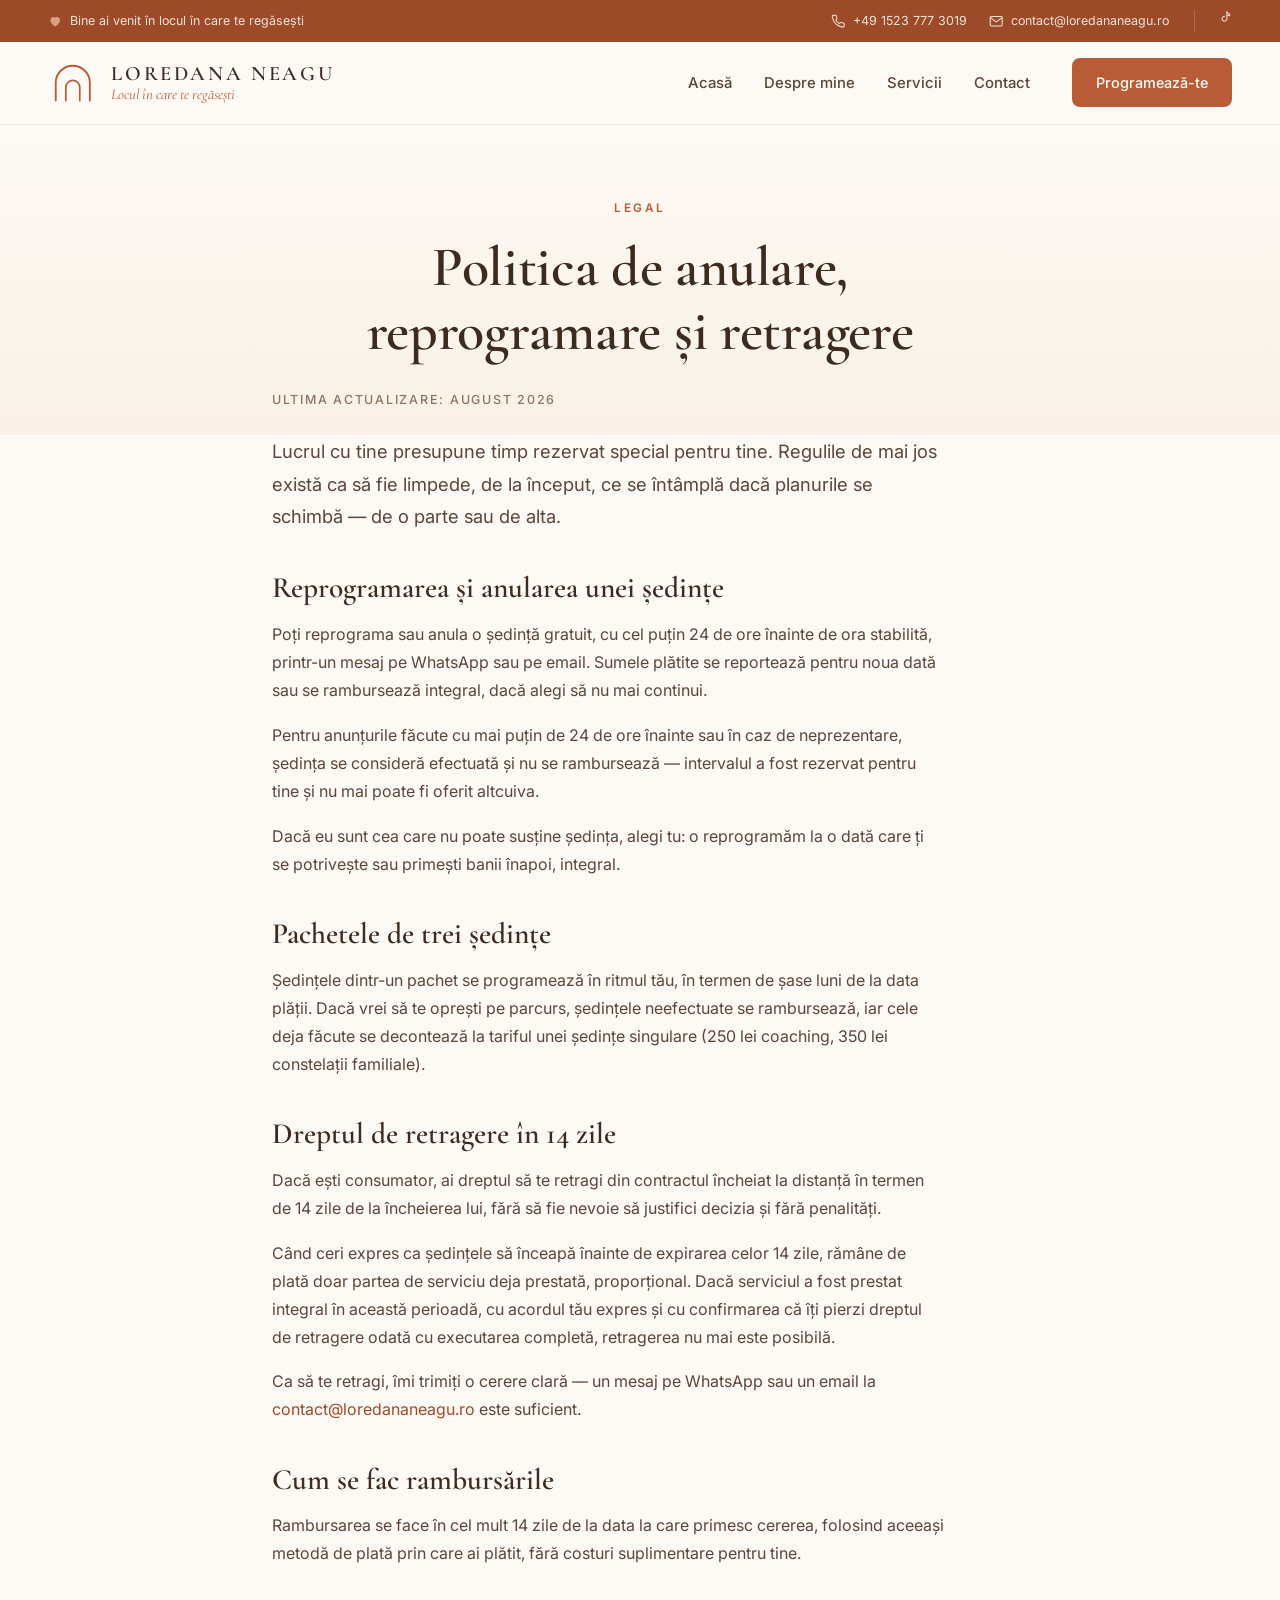
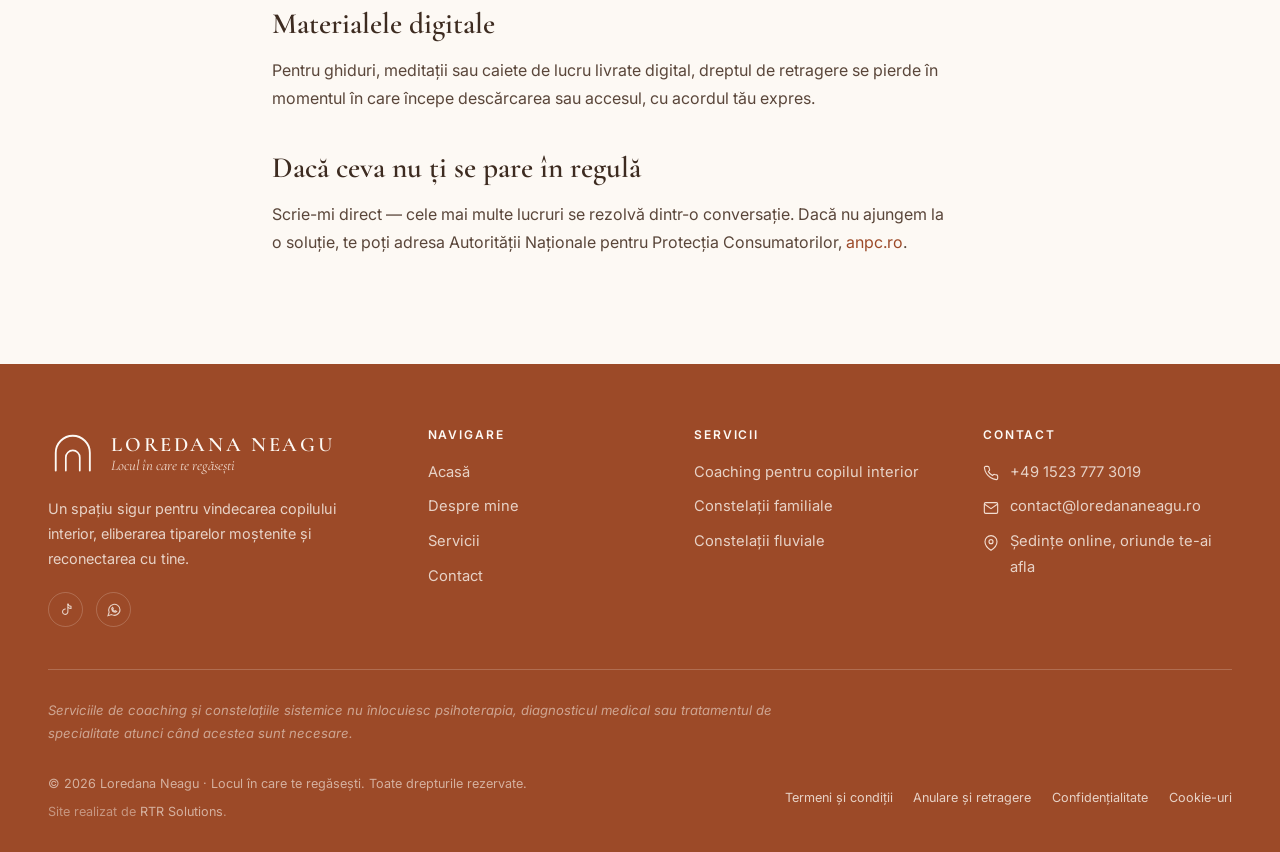
==== commit ab9d0c22: "Actualizare site din 2d1597a11da94ecad1e4f00207331013c45d8ca5" ====
--- a/anulare-si-retragere/index.html
+++ b/anulare-si-retragere/index.html
@@ -1,4 +1,4 @@
-<!DOCTYPE html><html lang="ro"> <head><meta charset="UTF-8"><meta name="viewport" content="width=device-width, initial-scale=1.0"><title>Politica de anulare, reprogramare și retragere | Loredana Neagu</title><meta name="description" content="Cum poți reprograma sau anula o ședință, ce se întâmplă cu pachetele neefectuate, dreptul de retragere în 14 zile și cum se fac rambursările."><link rel="icon" type="image/svg+xml" href="/favicon.svg"><link rel="canonical" href="https://loredananeagu.ro/anulare-si-retragere"><meta property="og:type" content="website"><meta property="og:locale" content="ro_RO"><meta property="og:site_name" content="Loredana Neagu — Locul în care te regăsești"><meta property="og:title" content="Politica de anulare, reprogramare și retragere | Loredana Neagu"><meta property="og:description" content="Cum poți reprograma sau anula o ședință, ce se întâmplă cu pachetele neefectuate, dreptul de retragere în 14 zile și cum se fac rambursările."><meta property="og:url" content="https://loredananeagu.ro/anulare-si-retragere"><meta property="og:image" content="https://loredananeagu.ro/assets/social/imagineSocial.jpg"><meta name="twitter:card" content="summary_large_image"><script type="application/ld+json">{"@context":"https://schema.org","@graph":[{"@type":"WebSite","@id":"https://loredananeagu.ro/#site","url":"https://loredananeagu.ro","name":"Loredana Neagu — Locul în care te regăsești","inLanguage":"ro-RO","publisher":{"@id":"https://loredananeagu.ro/#serviciu"}},{"@type":"ProfessionalService","@id":"https://loredananeagu.ro/#serviciu","name":"Loredana Neagu — Locul în care te regăsești","description":"Atelierul Sinelui — spațiul tău de reconectare și vindecare interioară. Coaching și constelații sistemice pentru vindecarea copilului interior, a tiparului de respingere și a fricii de abandon. Loredana Neagu — coach acreditat și constelator sistemic.","url":"https://loredananeagu.ro","image":"https://loredananeagu.ro/assets/social/imagineSocial.jpg","email":"contact@loredananeagu.ro","telephone":"+49 1523 777 3019","founder":{"@id":"https://loredananeagu.ro/#loredana"},"priceRange":"200–900 RON","areaServed":[{"@type":"Country","name":"România"},{"@type":"Country","name":"Republica Moldova"},{"@type":"Country","name":"Germania"}],"availableLanguage":{"@type":"Language","name":"Romanian","alternateName":"ro"},"sameAs":["https://www.tiktok.com/@didi.scump"]},{"@type":"Person","@id":"https://loredananeagu.ro/#loredana","name":"Loredana Neagu","jobTitle":"Coach acreditat și constelator sistemic","description":"Sunt coach acreditat, constelator sistemic cu obiecte și constelator fluvial. Povestea mea își are rădăcinile într-o rană profundă: absența tatălui din viața mea și provocările de a crește doar alături de mamă. Această lipsă m-a determinat să caut răspunsuri despre apartenență, valoare personală și locul pe care îl ocupăm în familie.","url":"https://loredananeagu.ro/despre","image":"https://loredananeagu.ro/assets/social/imagineSocial.jpg","email":"contact@loredananeagu.ro","telephone":"+49 1523 777 3019","knowsLanguage":["ro","de"],"knowsAbout":["Vindecarea copilului interior","Constelații familiale sistemice","Constelații fluviale","Coaching pentru dezvoltare personală"],"sameAs":["https://www.tiktok.com/@didi.scump"]}]}</script><link rel="preconnect" href="https://fonts.googleapis.com"><link rel="preconnect" href="https://fonts.gstatic.com" crossorigin><link href="https://fonts.googleapis.com/css2?family=Cormorant+Garamond:ital,wght@0,400;0,500;0,600;0,700;1,400;1,500;1,600&family=Inter:wght@400;500;600&display=swap" rel="stylesheet"><link rel="stylesheet" href="/_astro/coaching-copil-interior.CtY-Z_Cc.css"></head> <body> <div class="topbar"> <div class="container topbar-inner"> <span class="topbar-welcome"> <svg class viewBox="0 0 24 24" aria-hidden="true"><path d="M12 21s-8-4.9-8-10.6C4 6.9 6.5 5 9 5c1.7 0 2.6.8 3 1.4.4-.6 1.3-1.4 3-1.4 2.5 0 5 1.9 5 5.4C20 16.1 12 21 12 21z"></path></svg><!-- Beneficii --><!-- Servicii / călătorii --> <span>Bine ai venit în locul în care te regăsești</span> </span> <div class="topbar-right"> <div class="topbar-contact"> <a href="https://wa.me/4915237773019" target="_blank" rel="noopener"> <svg class viewBox="0 0 24 24" aria-hidden="true"><path d="M22 16.9v3a2 2 0 0 1-2.2 2 19.8 19.8 0 0 1-8.6-3.1 19.5 19.5 0 0 1-6-6A19.8 19.8 0 0 1 2.1 4.2 2 2 0 0 1 4.1 2h3a2 2 0 0 1 2 1.7c.1 1 .4 1.9.7 2.8a2 2 0 0 1-.5 2.1L8.1 9.9a16 16 0 0 0 6 6l1.3-1.3a2 2 0 0 1 2.1-.4c.9.3 1.8.6 2.8.7a2 2 0 0 1 1.7 2z"></path></svg><!-- Beneficii --><!-- Servicii / călătorii --><span>+49 1523 777 3019</span> </a> <a href="mailto:contact@loredananeagu.ro"> <svg class viewBox="0 0 24 24" aria-hidden="true"><rect x="2" y="4" width="20" height="16" rx="2"></rect><path d="m22 6-10 7L2 6"></path></svg><!-- Beneficii --><!-- Servicii / călătorii --><span>contact@loredananeagu.ro</span> </a> </div> <div class="topbar-social"> <a href="https://www.tiktok.com/@didi.scump" target="_blank" rel="noopener" aria-label="TikTok"> <svg class viewBox="0 0 24 24" aria-hidden="true"><path d="M14.8 2.5v12.1a4 4 0 1 1-3.4-3.95"></path><path d="M14.8 2.5c.5 2.4 2.3 3.9 4.7 4.1v3.1c-1.8 0-3.4-.6-4.7-1.6"></path></svg><!-- Beneficii --><!-- Servicii / călătorii --> </a> </div> </div> </div> </div> <header class="navbar" role="banner"> <div class="container nav-inner"> <a href="/" class="brand" aria-label="Loredana Neagu — Locul în care te regăsești"> <svg class="brand-mark" viewBox="0 0 64 64" fill="none" stroke="currentColor" stroke-linecap="round" aria-hidden="true"> <path d="M10 55V32a22 22 0 0 1 44 0v23" stroke-width="2.4"></path> <path d="M23 55V38a9 9 0 0 1 18 0v17" stroke-width="2.2"></path> </svg> <span class="brand-text"> <span class="brand-name">Loredana Neagu</span> <span class="brand-tag">Locul în care te regăsești</span> </span> </a> <nav class="nav-links" role="navigation" aria-label="Meniu principal"> <a href="/">Acasă</a><a href="/despre">Despre mine</a><a href="/servicii">Servicii</a><a href="/contact">Contact</a> <a href="https://wa.me/4915237773019" target="_blank" rel="noopener" class="nav-cta">Programează-te</a> </nav> <button class="nav-toggle" aria-label="Deschide meniul" aria-expanded="false"> <span></span><span></span><span></span> </button> </div> </header> <div class="nav-overlay"></div> <main>  <section class="page-hero" style="padding-bottom: 1.5rem;"> <div class="container-narrow"> <span class="eyebrow reveal">Legal</span> <h1 class="reveal">Politica de anulare, reprogramare și retragere</h1> <div class="prose-meta reveal reveal-delay-1" style="margin-top: 1.6rem;"> <span>Ultima actualizare: august 2026</span> </div> </div> </section> <section style="padding-top: 0;"> <div class="container-narrow"> <div class="prose reveal"> <!--
+<!DOCTYPE html><html lang="ro"> <head><meta charset="UTF-8"><meta name="viewport" content="width=device-width, initial-scale=1.0"><title>Politica de anulare, reprogramare și retragere | Loredana Neagu</title><meta name="description" content="Cum poți reprograma sau anula o ședință, ce se întâmplă cu pachetele neefectuate, dreptul de retragere în 14 zile și cum se fac rambursările."><link rel="icon" type="image/svg+xml" href="/favicon.svg"><link rel="canonical" href="https://loredananeagu.ro/anulare-si-retragere"><meta property="og:type" content="website"><meta property="og:locale" content="ro_RO"><meta property="og:site_name" content="Loredana Neagu — Locul în care te regăsești"><meta property="og:title" content="Politica de anulare, reprogramare și retragere | Loredana Neagu"><meta property="og:description" content="Cum poți reprograma sau anula o ședință, ce se întâmplă cu pachetele neefectuate, dreptul de retragere în 14 zile și cum se fac rambursările."><meta property="og:url" content="https://loredananeagu.ro/anulare-si-retragere"><meta property="og:image" content="https://loredananeagu.ro/assets/social/imagineSocial.jpg"><meta name="twitter:card" content="summary_large_image"><script type="application/ld+json">{"@context":"https://schema.org","@graph":[{"@type":"WebSite","@id":"https://loredananeagu.ro/#site","url":"https://loredananeagu.ro","name":"Loredana Neagu — Locul în care te regăsești","inLanguage":"ro-RO","publisher":{"@id":"https://loredananeagu.ro/#serviciu"}},{"@type":"ProfessionalService","@id":"https://loredananeagu.ro/#serviciu","name":"Loredana Neagu — Locul în care te regăsești","description":"Atelierul Sinelui — spațiul tău de reconectare și vindecare interioară. Coaching și constelații sistemice pentru vindecarea copilului interior, a tiparului de respingere și a fricii de abandon. Loredana Neagu — coach acreditat și constelator sistemic.","url":"https://loredananeagu.ro","image":"https://loredananeagu.ro/assets/social/imagineSocial.jpg","email":"contact@loredananeagu.ro","telephone":"+49 1523 777 3019","founder":{"@id":"https://loredananeagu.ro/#loredana"},"priceRange":"200–900 RON","areaServed":[{"@type":"Country","name":"România"},{"@type":"Country","name":"Republica Moldova"},{"@type":"Country","name":"Germania"}],"availableLanguage":{"@type":"Language","name":"Romanian","alternateName":"ro"},"sameAs":["https://www.tiktok.com/@didi.scump"]},{"@type":"Person","@id":"https://loredananeagu.ro/#loredana","name":"Loredana Neagu","jobTitle":"Coach acreditat și constelator sistemic","description":"Sunt coach acreditat, constelator sistemic cu obiecte și constelator fluvial. Povestea mea își are rădăcinile într-o rană profundă: absența tatălui din viața mea și provocările de a crește doar alături de mamă. Această lipsă m-a determinat să caut răspunsuri despre apartenență, valoare personală și locul pe care îl ocupăm în familie.","url":"https://loredananeagu.ro/despre","image":"https://loredananeagu.ro/assets/social/imagineSocial.jpg","email":"contact@loredananeagu.ro","telephone":"+49 1523 777 3019","knowsLanguage":["ro","de"],"knowsAbout":["Vindecarea copilului interior","Constelații familiale sistemice","Constelații fluviale","Coaching pentru dezvoltare personală"],"sameAs":["https://www.tiktok.com/@didi.scump"]}]}</script><link rel="preconnect" href="https://fonts.googleapis.com"><link rel="preconnect" href="https://fonts.gstatic.com" crossorigin><link href="https://fonts.googleapis.com/css2?family=Cormorant+Garamond:ital,wght@0,400;0,500;0,600;0,700;1,400;1,500;1,600&family=Inter:wght@400;500;600&display=swap" rel="stylesheet"><link rel="stylesheet" href="/_astro/coaching-copil-interior.CrFe-5-D.css"></head> <body> <div class="topbar"> <div class="container topbar-inner"> <span class="topbar-welcome"> <svg class viewBox="0 0 24 24" aria-hidden="true"><path d="M12 21s-8-4.9-8-10.6C4 6.9 6.5 5 9 5c1.7 0 2.6.8 3 1.4.4-.6 1.3-1.4 3-1.4 2.5 0 5 1.9 5 5.4C20 16.1 12 21 12 21z"></path></svg><!-- Beneficii --><!-- Servicii / călătorii --> <span>Bine ai venit în locul în care te regăsești</span> </span> <div class="topbar-right"> <div class="topbar-contact"> <a href="https://wa.me/4915237773019" target="_blank" rel="noopener"> <svg class viewBox="0 0 24 24" aria-hidden="true"><path d="M22 16.9v3a2 2 0 0 1-2.2 2 19.8 19.8 0 0 1-8.6-3.1 19.5 19.5 0 0 1-6-6A19.8 19.8 0 0 1 2.1 4.2 2 2 0 0 1 4.1 2h3a2 2 0 0 1 2 1.7c.1 1 .4 1.9.7 2.8a2 2 0 0 1-.5 2.1L8.1 9.9a16 16 0 0 0 6 6l1.3-1.3a2 2 0 0 1 2.1-.4c.9.3 1.8.6 2.8.7a2 2 0 0 1 1.7 2z"></path></svg><!-- Beneficii --><!-- Servicii / călătorii --><span>+49 1523 777 3019</span> </a> <a href="mailto:contact@loredananeagu.ro"> <svg class viewBox="0 0 24 24" aria-hidden="true"><rect x="2" y="4" width="20" height="16" rx="2"></rect><path d="m22 6-10 7L2 6"></path></svg><!-- Beneficii --><!-- Servicii / călătorii --><span>contact@loredananeagu.ro</span> </a> </div> <div class="topbar-social"> <a href="https://www.tiktok.com/@didi.scump" target="_blank" rel="noopener" aria-label="TikTok"> <svg class viewBox="0 0 24 24" aria-hidden="true"><path d="M14.8 2.5v12.1a4 4 0 1 1-3.4-3.95"></path><path d="M14.8 2.5c.5 2.4 2.3 3.9 4.7 4.1v3.1c-1.8 0-3.4-.6-4.7-1.6"></path></svg><!-- Beneficii --><!-- Servicii / călătorii --> </a> </div> </div> </div> </div> <header class="navbar" role="banner"> <div class="container nav-inner"> <a href="/" class="brand" aria-label="Loredana Neagu — Locul în care te regăsești"> <svg class="brand-mark" viewBox="0 0 64 64" fill="none" stroke="currentColor" stroke-linecap="round" aria-hidden="true"> <path d="M10 55V32a22 22 0 0 1 44 0v23" stroke-width="2.4"></path> <path d="M23 55V38a9 9 0 0 1 18 0v17" stroke-width="2.2"></path> </svg> <span class="brand-text"> <span class="brand-name">Loredana Neagu</span> <span class="brand-tag">Locul în care te regăsești</span> </span> </a> <nav class="nav-links" role="navigation" aria-label="Meniu principal"> <a href="/">Acasă</a><a href="/despre">Despre mine</a><a href="/servicii">Servicii</a><a href="/contact">Contact</a> <a href="https://wa.me/4915237773019" target="_blank" rel="noopener" class="nav-cta">Programează-te</a> </nav> <button class="nav-toggle" aria-label="Deschide meniul" aria-expanded="false"> <span></span><span></span><span></span> </button> </div> </header> <div class="nav-overlay"></div> <main>  <section class="page-hero" style="padding-bottom: 1.5rem;"> <div class="container-narrow"> <span class="eyebrow reveal">Legal</span> <h1 class="reveal">Politica de anulare, reprogramare și retragere</h1> <div class="prose-meta reveal reveal-delay-1" style="margin-top: 1.6rem;"> <span>Ultima actualizare: august 2026</span> </div> </div> </section> <section style="padding-top: 0;"> <div class="container-narrow"> <div class="prose reveal"> <!--
           TODO(real): de confirmat cu Loredana înainte de publicare pe domeniul propriu:
           (1) termenul de valabilitate al pachetelor, (2) datele de identificare
           (denumire, CUI/sediu pentru RO sau Impressum pentru Germania), (3) dacă apare
@@ -53,6 +53,4 @@
 <a href="https://anpc.ro" target="_blank" rel="noopener">anpc.ro</a>.
 </p> </div> </div> </section>  </main> <footer class="footer"> <div class="container"> <div class="footer-grid"> <div class="footer-brand"> <a href="/" class="brand" aria-label="Loredana Neagu — Locul în care te regăsești"> <svg class="brand-mark" viewBox="0 0 64 64" fill="none" stroke="currentColor" stroke-linecap="round" aria-hidden="true"> <path d="M10 55V32a22 22 0 0 1 44 0v23" stroke-width="2.4"></path> <path d="M23 55V38a9 9 0 0 1 18 0v17" stroke-width="2.2"></path> </svg> <span class="brand-text"> <span class="brand-name">Loredana Neagu</span> <span class="brand-tag">Locul în care te regăsești</span> </span> </a> <p>Un spațiu sigur pentru vindecarea copilului interior, eliberarea tiparelor moștenite și reconectarea cu tine.</p> <div class="footer-social"> <a href="https://www.tiktok.com/@didi.scump" target="_blank" rel="noopener" aria-label="TikTok"> <svg class viewBox="0 0 24 24" aria-hidden="true"><path d="M14.8 2.5v12.1a4 4 0 1 1-3.4-3.95"></path><path d="M14.8 2.5c.5 2.4 2.3 3.9 4.7 4.1v3.1c-1.8 0-3.4-.6-4.7-1.6"></path></svg><!-- Beneficii --><!-- Servicii / călătorii --> </a> <a href="https://wa.me/4915237773019" target="_blank" rel="noopener" aria-label="WhatsApp"><svg class viewBox="0 0 24 24" aria-hidden="true"><path d="M21 11.5a8.5 8.5 0 0 1-12.6 7.4L3 20.5l1.7-5.2A8.5 8.5 0 1 1 21 11.5z"></path><path d="M8.6 9.2c0 3.5 2.6 6.1 6.1 6.1l1.3-1.3-2.2-1-.9.9c-1.3-.5-2.3-1.5-2.8-2.8l.9-.9-1-2.2-1.4 1.2z"></path></svg><!-- Beneficii --><!-- Servicii / călătorii --></a> </div> </div> <div class="footer-col"> <h4>Navigare</h4> <ul> <li><a href="/">Acasă</a></li> <li><a href="/despre">Despre mine</a></li> <li><a href="/servicii">Servicii</a></li> <li><a href="/contact">Contact</a></li> </ul> </div> <div class="footer-col"> <h4>Servicii</h4> <ul> <li><a href="/coaching-copil-interior">Coaching pentru copilul interior</a></li> <li><a href="/constelatii-familiale">Constelații familiale</a></li> <li><a href="/constelatii-fluviale">Constelații fluviale</a></li> </ul> </div> <div class="footer-col"> <h4>Contact</h4> <ul> <li class="footer-contact-line"> <svg class viewBox="0 0 24 24" aria-hidden="true"><path d="M22 16.9v3a2 2 0 0 1-2.2 2 19.8 19.8 0 0 1-8.6-3.1 19.5 19.5 0 0 1-6-6A19.8 19.8 0 0 1 2.1 4.2 2 2 0 0 1 4.1 2h3a2 2 0 0 1 2 1.7c.1 1 .4 1.9.7 2.8a2 2 0 0 1-.5 2.1L8.1 9.9a16 16 0 0 0 6 6l1.3-1.3a2 2 0 0 1 2.1-.4c.9.3 1.8.6 2.8.7a2 2 0 0 1 1.7 2z"></path></svg><!-- Beneficii --><!-- Servicii / călătorii --> <a href="https://wa.me/4915237773019" target="_blank" rel="noopener">+49 1523 777 3019</a> </li> <li class="footer-contact-line"> <svg class viewBox="0 0 24 24" aria-hidden="true"><rect x="2" y="4" width="20" height="16" rx="2"></rect><path d="m22 6-10 7L2 6"></path></svg><!-- Beneficii --><!-- Servicii / călătorii --> <a href="mailto:contact@loredananeagu.ro">contact@loredananeagu.ro</a> </li> <li class="footer-contact-line"> <svg class viewBox="0 0 24 24" aria-hidden="true"><path d="M21 10c0 7-9 13-9 13s-9-6-9-13a9 9 0 0 1 18 0z"></path><circle cx="12" cy="10" r="3"></circle></svg><!-- Beneficii --><!-- Servicii / călătorii --> <span>Ședințe online, oriunde te-ai afla</span> </li> </ul> </div> </div> <div class="footer-disclaimer">Serviciile de coaching și constelațiile sistemice nu înlocuiesc psihoterapia, diagnosticul medical sau tratamentul de specialitate atunci când acestea sunt necesare.</div> <div class="footer-bottom"> <span>
 © 2026 Loredana Neagu · Locul în care te regăsești. Toate drepturile rezervate.
-<span class="footer-credit">Site realizat de <a href="https://rtrsolutions.ro" target="_blank" rel="noopener">RTR Solutions</a>.</span> </span> <div class="footer-legal-links"> <a href="/termeni">Termeni și condiții</a> <a href="/anulare-si-retragere">Anulare și retragere</a> <a href="/confidentialitate">Confidențialitate</a> <a href="/cookies">Cookie-uri</a> </div> </div> </div> </footer> <button class="back-to-top" aria-label="Înapoi sus"> <svg viewBox="0 0 24 24"><polyline points="18 15 12 9 6 15"></polyline></svg> </button> <div class="cookie-note" role="region" aria-label="Notificare cookie-uri" hidden> <p>
-Site-ul folosește doar strictul necesar — fără tracking, fără reclame.
-<a href="/cookies">Detalii</a> </p> <button type="button" class="btn btn-primary cookie-ok">Am înțeles</button> </div> <script type="module">const a=document.querySelector(".navbar"),p=document.querySelector(".back-to-top"),h=()=>{a?.classList.toggle("is-scrolled",window.scrollY>10),p?.classList.toggle("is-visible",window.scrollY>700)},r=document.querySelector(".nav-toggle"),d=document.querySelector(".nav-links"),u=document.querySelector(".nav-overlay"),w=()=>{r?.setAttribute("aria-expanded","false"),d?.classList.remove("is-open"),u?.classList.remove("is-open"),a?.classList.remove("menu-open"),document.body.style.overflow=""};r?.addEventListener("click",()=>{const e=r.getAttribute("aria-expanded")==="true";r.setAttribute("aria-expanded",String(!e)),d?.classList.toggle("is-open",!e),u?.classList.toggle("is-open",!e),a?.classList.toggle("menu-open",!e),document.body.style.overflow=e?"":"hidden"});u?.addEventListener("click",w);d?.querySelectorAll("a").forEach(e=>e.addEventListener("click",w));document.addEventListener("keydown",e=>{e.key==="Escape"&&w()});let c=null;const k=window.matchMedia("(pointer: fine)").matches&&!window.matchMedia("(prefers-reduced-motion: reduce)").matches;if(k){let n=window.scrollY,o=window.scrollY,l=null,s=!1;const y=()=>document.documentElement.scrollHeight-window.innerHeight,m=t=>Math.max(0,Math.min(t,y())),v=()=>{const t=n-o;if(Math.abs(t)<.4){o=n,window.scrollTo(0,o),s=!1,l=null;return}o+=t*.14,window.scrollTo(0,o),l=requestAnimationFrame(v)},f=()=>{s||(o=window.scrollY,s=!0),l===null&&(l=requestAnimationFrame(v))};window.addEventListener("wheel",t=>{if(t.ctrlKey||document.body.style.overflow==="hidden")return;t.preventDefault(),s||(o=window.scrollY,n=o);const b=t.deltaMode===1?t.deltaY*16:t.deltaY;n=m(n+b),f()},{passive:!1}),window.addEventListener("scroll",()=>{s||(o=window.scrollY,n=o)},{passive:!0}),c=t=>{n=m(t),f()}}p?.addEventListener("click",()=>{c?c(0):window.scrollTo({top:0,behavior:"smooth"})});window.addEventListener("scroll",h,{passive:!0});h();const i=document.querySelector(".cookie-note");i&&!localStorage.getItem("ln-cookies-ok")&&(i.hidden=!1,i.querySelector(".cookie-ok")?.addEventListener("click",()=>{localStorage.setItem("ln-cookies-ok","1"),i.hidden=!0}));const g=document.querySelectorAll(".reveal, .reveal-img");if("IntersectionObserver"in window){const e=new IntersectionObserver(n=>{for(const o of n)o.isIntersecting&&(o.target.classList.add("is-visible"),e.unobserve(o.target))},{threshold:.1,rootMargin:"0px 0px -40px 0px"});g.forEach(n=>e.observe(n))}else g.forEach(e=>e.classList.add("is-visible"));</script> </body> </html>+<span class="footer-credit">Site realizat de <a href="https://rtrsolutions.ro" target="_blank" rel="noopener">RTR Solutions</a>.</span> </span> <div class="footer-legal-links"> <a href="/termeni">Termeni și condiții</a> <a href="/anulare-si-retragere">Anulare și retragere</a> <a href="/confidentialitate">Confidențialitate</a> <a href="/cookies">Cookie-uri</a> </div> </div> </div> </footer> <button class="back-to-top" aria-label="Înapoi sus"> <svg viewBox="0 0 24 24"><polyline points="18 15 12 9 6 15"></polyline></svg> </button> <script type="module">const c=document.querySelector(".navbar"),p=document.querySelector(".back-to-top"),g=()=>{c?.classList.toggle("is-scrolled",window.scrollY>10),p?.classList.toggle("is-visible",window.scrollY>700)},r=document.querySelector(".nav-toggle"),a=document.querySelector(".nav-links"),d=document.querySelector(".nav-overlay"),u=()=>{r?.setAttribute("aria-expanded","false"),a?.classList.remove("is-open"),d?.classList.remove("is-open"),c?.classList.remove("menu-open"),document.body.style.overflow=""};r?.addEventListener("click",()=>{const e=r.getAttribute("aria-expanded")==="true";r.setAttribute("aria-expanded",String(!e)),a?.classList.toggle("is-open",!e),d?.classList.toggle("is-open",!e),c?.classList.toggle("menu-open",!e),document.body.style.overflow=e?"":"hidden"});d?.addEventListener("click",u);a?.querySelectorAll("a").forEach(e=>e.addEventListener("click",u));document.addEventListener("keydown",e=>{e.key==="Escape"&&u()});let i=null;const y=window.matchMedia("(pointer: fine)").matches&&!window.matchMedia("(prefers-reduced-motion: reduce)").matches;if(y){let n=window.scrollY,t=window.scrollY,l=null,s=!1;const h=()=>document.documentElement.scrollHeight-window.innerHeight,w=o=>Math.max(0,Math.min(o,h())),v=()=>{const o=n-t;if(Math.abs(o)<.4){t=n,window.scrollTo(0,t),s=!1,l=null;return}t+=o*.14,window.scrollTo(0,t),l=requestAnimationFrame(v)},m=()=>{s||(t=window.scrollY,s=!0),l===null&&(l=requestAnimationFrame(v))};window.addEventListener("wheel",o=>{if(o.ctrlKey||document.body.style.overflow==="hidden")return;o.preventDefault(),s||(t=window.scrollY,n=t);const b=o.deltaMode===1?o.deltaY*16:o.deltaY;n=w(n+b),m()},{passive:!1}),window.addEventListener("scroll",()=>{s||(t=window.scrollY,n=t)},{passive:!0}),i=o=>{n=w(o),m()}}p?.addEventListener("click",()=>{i?i(0):window.scrollTo({top:0,behavior:"smooth"})});window.addEventListener("scroll",g,{passive:!0});g();const f=document.querySelectorAll(".reveal, .reveal-img");if("IntersectionObserver"in window){const e=new IntersectionObserver(n=>{for(const t of n)t.isIntersecting&&(t.target.classList.add("is-visible"),e.unobserve(t.target))},{threshold:.1,rootMargin:"0px 0px -40px 0px"});f.forEach(n=>e.observe(n))}else f.forEach(e=>e.classList.add("is-visible"));</script> </body> </html>
--- a/_astro/coaching-copil-interior.CrFe-5-D.css
+++ b/_astro/coaching-copil-interior.CrFe-5-D.css
@@ -0,0 +1 @@
+:root{--terracotta: #b85c38;--terracotta-deep: #9c4a28;--terracotta-dark: #7e3a1e;--terracotta-soft: #d9a183;--terracotta-tint: #f2ddd0;--cream: #fdf9f4;--cream-warm: #f9f1e7;--cream-deep: #f2e4d5;--white-warm: #fffdfa;--ink: #3d2b20;--ink-soft: #5a463a;--ink-muted: #8a7565;--line: rgba(61, 43, 32, .14);--line-soft: rgba(61, 43, 32, .08);--line-cream: rgba(253, 249, 244, .2);--font-display: "Cormorant Garamond", Georgia, "Times New Roman", serif;--font-body: "Inter", -apple-system, BlinkMacSystemFont, "Segoe UI", sans-serif;--fs-display: clamp(2.5rem, 1.5rem + 3.6vw, 4.2rem);--fs-h2: clamp(1.9rem, 1.35rem + 2.2vw, 2.9rem);--fs-h3: clamp(1.2rem, 1.08rem + .5vw, 1.42rem);--fs-lead: clamp(1.02rem, .96rem + .3vw, 1.15rem);--fs-body: 1rem;--space-section: clamp(4rem, 2.8rem + 5vw, 7rem);--radius-sm: 8px;--radius: 12px;--radius-lg: 20px;--shadow-soft: 0 1px 2px rgba(61, 43, 32, .05), 0 8px 24px rgba(61, 43, 32, .07);--shadow-lift: 0 2px 6px rgba(61, 43, 32, .07), 0 18px 44px rgba(61, 43, 32, .12);--topbar-h: 2.6rem;--header-h: 5.2rem}*,*:before,*:after{box-sizing:border-box;margin:0;padding:0}html{scroll-behavior:smooth;scroll-padding-top:calc(var(--header-h) + 1rem)}body{font-family:var(--font-body);font-size:var(--fs-body);line-height:1.75;color:var(--ink-soft);background:var(--cream);-webkit-font-smoothing:antialiased;overflow-x:hidden}img{max-width:100%;height:auto;display:block}a{color:var(--terracotta-deep);text-decoration:none;transition:color .2s ease-out}h1,h2,h3,h4{font-family:var(--font-display);font-weight:600;line-height:1.15;color:var(--ink);text-wrap:balance}h1{font-size:var(--fs-display);letter-spacing:-.005em}h2{font-size:var(--fs-h2);line-height:1.2}h3{font-size:var(--fs-h3);line-height:1.35}h1 em,h2 em{font-style:italic;font-weight:500;color:var(--terracotta)}.accent-caps{display:block;color:var(--terracotta);text-transform:uppercase;letter-spacing:.01em;font-weight:600}p+p{margin-top:1.05em}::selection{background:var(--terracotta-tint);color:var(--ink)}:focus-visible{outline:2px solid var(--terracotta);outline-offset:3px;border-radius:2px}.container{width:min(100% - 2.5rem,74rem);margin-inline:auto}.container-narrow{width:min(100% - 2.5rem,46rem);margin-inline:auto}section{padding-block:var(--space-section);position:relative}.section-warm{background:var(--cream-warm)}.section-deep{background:var(--cream-deep)}.eyebrow{display:block;font-size:.74rem;font-weight:600;letter-spacing:.22em;text-transform:uppercase;color:var(--terracotta);margin-bottom:1rem}.section-head{max-width:44rem;margin:0 auto 3.4rem;text-align:center}.section-head p{margin-top:1.1rem;color:var(--ink-muted);font-size:var(--fs-lead)}.ornament{display:flex;align-items:center;gap:.85rem;margin:1.5rem 0}.ornament:before,.ornament:after{content:"";height:1px;flex:1;background:linear-gradient(to right,transparent,var(--terracotta-soft),transparent)}.ornament span{color:var(--terracotta);font-size:.95rem;line-height:1;opacity:.85}.ornament-center{max-width:15rem;margin-inline:auto}.ornament-left:before{display:none}.ornament-left{max-width:16rem}.leaf-decor{position:absolute;pointer-events:none;color:var(--terracotta-soft);opacity:.32;z-index:0}.leaf-decor svg{width:100%;height:auto}.leaf-tl{top:1.5rem;left:-3rem;width:11rem;transform:scaleX(-1)}.leaf-br{bottom:1.5rem;right:-3rem;width:11rem}@media(max-width:900px){.leaf-decor{display:none}}.btn{display:inline-flex;align-items:center;gap:.6rem;font-family:var(--font-body);font-size:.92rem;font-weight:500;padding:.92rem 1.8rem;border-radius:var(--radius-sm);border:1px solid transparent;cursor:pointer;transition:background-color .2s ease-out,border-color .2s ease-out,color .2s ease-out,transform .2s ease-out,box-shadow .2s ease-out}.btn svg{width:1.05em;height:1.05em;stroke:currentColor;stroke-width:1.7;fill:none;flex:0 0 auto;transition:transform .25s ease-out}.btn:hover svg{transform:translate(3px)}.btn-primary{background:var(--terracotta);color:var(--white-warm);box-shadow:var(--shadow-soft)}.btn-primary:hover{background:var(--terracotta-deep);color:var(--white-warm);transform:translateY(-1px);box-shadow:var(--shadow-lift)}.btn-outline{background:transparent;color:var(--ink);border-color:var(--terracotta-soft)}.btn-outline:hover{border-color:var(--terracotta);color:var(--terracotta-deep)}.btn-light{background:var(--white-warm);color:var(--terracotta-deep)}.btn-light:hover{background:var(--cream);color:var(--terracotta-dark);transform:translateY(-1px)}.btn-ghost-light{background:transparent;color:var(--cream);border-color:var(--line-cream)}.btn-ghost-light:hover{border-color:var(--cream);color:var(--white-warm)}.btn:active{transform:translateY(1px)}.link-arrow{display:inline-flex;align-items:center;gap:.4rem;font-size:.88rem;font-weight:500;color:var(--terracotta-deep)}.link-arrow:after{content:"→";transition:transform .25s ease-out}.link-arrow:hover:after{transform:translate(4px)}.topbar{background:var(--terracotta-deep);color:color-mix(in srgb,var(--cream) 88%,transparent);font-size:.78rem;height:var(--topbar-h);display:flex;align-items:center;position:relative;z-index:101}.topbar-inner{display:flex;align-items:center;justify-content:space-between;gap:1.5rem}.topbar a{color:inherit}.topbar a:hover{color:var(--white-warm)}.topbar-welcome{display:flex;align-items:center;gap:.5rem}.topbar-welcome svg{width:.9rem;height:.9rem;fill:var(--terracotta-soft);flex:0 0 auto}.topbar-right{display:flex;align-items:center;gap:1.6rem}.topbar-contact{display:flex;align-items:center;gap:1.4rem}.topbar-contact a{display:flex;align-items:center;gap:.45rem}.topbar-contact svg,.topbar-social svg{width:.9rem;height:.9rem;stroke:currentColor;stroke-width:1.7;fill:none;flex:0 0 auto}.topbar-social{display:flex;align-items:center;gap:.9rem;padding-left:1.4rem;border-left:1px solid var(--line-cream)}@media(max-width:1080px){.topbar-contact a span,.topbar-welcome span,.topbar-welcome{display:none}.topbar-inner{justify-content:center}}@media(max-width:620px){.topbar-contact{gap:1rem}.topbar-contact a span{display:inline}.topbar-contact a:nth-child(2) span{display:none}.topbar-social{padding-left:1rem;gap:.7rem}}.navbar{position:sticky;top:0;z-index:100;height:var(--header-h);background:color-mix(in srgb,var(--cream) 94%,transparent);backdrop-filter:blur(12px);-webkit-backdrop-filter:blur(12px);border-bottom:1px solid var(--line-soft);transition:box-shadow .25s ease-out}.navbar.is-scrolled{box-shadow:0 4px 24px #3d2b2012}.nav-inner{height:100%;display:flex;align-items:center;justify-content:space-between;gap:1.5rem}.brand{display:flex;align-items:center;gap:.85rem;flex:0 0 auto}.brand-mark{width:3.1rem;height:3.1rem;flex:0 0 auto;color:var(--terracotta)}.brand-text{display:flex;flex-direction:column;line-height:1.15}.brand-name{font-family:var(--font-display);font-size:1.28rem;font-weight:600;letter-spacing:.13em;text-transform:uppercase;color:var(--ink);white-space:nowrap}.brand-tag{font-family:var(--font-display);font-style:italic;font-size:.92rem;color:var(--terracotta);white-space:nowrap}.nav-links{display:flex;align-items:center;gap:2rem;margin-left:auto}.nav-links a:not(.nav-cta){position:relative;font-size:.93rem;font-weight:500;color:var(--ink-soft);padding-block:.3rem}.nav-links a:not(.nav-cta):after{content:"";position:absolute;left:0;right:0;bottom:-2px;height:2px;border-radius:2px;background:var(--terracotta);transform:scaleX(0);transform-origin:left center;transition:transform .25s ease-out}.nav-links a:not(.nav-cta):hover{color:var(--terracotta-deep)}.nav-links a:not(.nav-cta):hover:after,.nav-links a[aria-current=page]:not(.nav-cta):after{transform:scaleX(1)}.nav-links a[aria-current=page]:not(.nav-cta){color:var(--terracotta-deep)}.nav-cta{font-size:.9rem;font-weight:500;color:var(--white-warm);background:var(--terracotta);padding:.75rem 1.5rem;border-radius:var(--radius-sm);margin-left:.6rem;transition:background-color .2s ease-out,transform .2s ease-out}.nav-cta:hover{background:var(--terracotta-deep);color:var(--white-warm);transform:translateY(-1px)}.nav-toggle{display:none;flex-direction:column;justify-content:center;gap:5px;width:44px;height:44px;padding:10px;background:none;border:0;cursor:pointer;position:relative;z-index:96}.nav-toggle span{display:block;height:2px;width:100%;background:var(--ink);border-radius:2px;transition:transform .25s ease-out,opacity .2s ease-out,background-color .2s ease-out}.nav-toggle[aria-expanded=true] span:nth-child(1){transform:translateY(7px) rotate(45deg)}.nav-toggle[aria-expanded=true] span:nth-child(2){opacity:0}.nav-toggle[aria-expanded=true] span:nth-child(3){transform:translateY(-7px) rotate(-45deg)}.nav-overlay{position:fixed;inset:0;z-index:90;background:#3d2b2073;opacity:0;pointer-events:none;transition:opacity .25s ease-out}.nav-overlay.is-open{opacity:1;pointer-events:auto}@media(max-width:940px){.nav-toggle{display:flex}.navbar{backdrop-filter:none;-webkit-backdrop-filter:none;background:var(--cream)}.nav-links{position:fixed;inset:0;z-index:95;flex-direction:column;align-items:flex-start;justify-content:center;gap:0;margin:0;padding:calc(var(--header-h) + 1rem) 2.2rem 2.5rem;background:linear-gradient(165deg,#a85332,var(--terracotta-dark));overflow-y:auto;counter-reset:navi;opacity:0;visibility:hidden;pointer-events:none;transition:opacity .3s ease-out,visibility 0s linear .3s}.nav-links.is-open{opacity:1;visibility:visible;pointer-events:auto;transition:opacity .35s ease-out}.nav-links a:not(.nav-cta){counter-increment:navi;display:flex;align-items:baseline;gap:1rem;width:100%;padding:.75rem 0;font-family:var(--font-display);font-weight:600;font-size:clamp(1.8rem,7vw,2.4rem);color:var(--cream);opacity:0;transform:translateY(24px);transition:opacity .5s cubic-bezier(.22,1,.36,1),transform .5s cubic-bezier(.22,1,.36,1)}.nav-links a:not(.nav-cta):before{content:counter(navi,decimal-leading-zero);font-family:var(--font-display);font-style:italic;font-size:.85rem;color:var(--terracotta-tint);opacity:.75}.nav-links a:not(.nav-cta):after{display:none}.nav-links.is-open a:not(.nav-cta):hover,.nav-links.is-open a[aria-current=page]:not(.nav-cta){color:var(--white-warm)}.nav-links.is-open a[aria-current=page]:not(.nav-cta):before{opacity:1;color:var(--white-warm)}.nav-cta{margin:2rem 0 0;width:100%;justify-content:center;text-align:center;padding:1rem 1.5rem;background:var(--white-warm);color:var(--terracotta-deep);opacity:0;transform:translateY(24px);transition:opacity .5s cubic-bezier(.22,1,.36,1),transform .5s cubic-bezier(.22,1,.36,1)}.nav-cta:hover{background:var(--cream);color:var(--terracotta-dark)}.nav-links.is-open a{opacity:1;transform:none}.nav-links.is-open a:nth-child(1){transition-delay:.08s}.nav-links.is-open a:nth-child(2){transition-delay:.14s}.nav-links.is-open a:nth-child(3){transition-delay:.2s}.nav-links.is-open a:nth-child(4){transition-delay:.26s}.nav-links.is-open a:nth-child(5){transition-delay:.34s}.navbar.menu-open .nav-toggle span{background:var(--cream)}.navbar.menu-open .brand{position:relative;z-index:96}.navbar.menu-open .brand-mark,.navbar.menu-open .brand-name{color:var(--cream)}.navbar.menu-open .brand-tag{color:var(--terracotta-tint)}.brand-name{font-size:1.1rem;letter-spacing:.1em}.brand-tag{font-size:.82rem}.brand-mark{width:2.7rem;height:2.7rem}}@media(max-width:420px){.brand-name{font-size:.95rem}.brand-tag{font-size:.74rem}}.hero{padding-top:clamp(2.5rem,1.5rem + 4vw,4.5rem);padding-bottom:0;background:linear-gradient(180deg,var(--cream) 0%,var(--cream-warm) 100%);overflow:hidden}.hero-grid{display:grid;grid-template-columns:minmax(0,1fr) minmax(0,1.05fr);gap:clamp(2rem,1rem + 4vw,4rem);align-items:center}.hero-content{padding-bottom:clamp(3rem,2rem + 4vw,5rem);position:relative;z-index:1}.hero h1{line-height:1.08}.hero-subtitle{margin-top:1.1rem;font-family:var(--font-display);font-style:italic;font-size:clamp(1.15rem,1rem + .7vw,1.45rem);color:var(--ink-soft)}.hero .lead{font-size:var(--fs-lead);color:var(--ink-soft);max-width:32rem}.hero-buttons{display:flex;flex-wrap:wrap;gap:1rem;margin-top:2rem}.hero-visual{position:relative;align-self:stretch;min-height:22rem;margin-right:calc((min(100vw - 2.5rem,74rem) - 100vw)/2)}.hero-visual img{width:100%;height:100%;object-fit:cover;object-position:center 38%;border-radius:14rem 0 0}.hero-visual:after{content:"";position:absolute;inset:0;border-radius:14rem 0 0;box-shadow:inset 0 0 0 1px #fdf9f480;pointer-events:none}@media(max-width:900px){.hero-grid{grid-template-columns:1fr;gap:0}.hero-content{padding-bottom:2.5rem}.hero-visual{margin-inline:calc((min(100vw - 2.5rem,74rem) - 100vw)/2);min-height:20rem;max-height:30rem}.hero-visual img,.hero-visual:after{border-radius:8rem 8rem 0 0}}.benefits{background:var(--cream);padding-block:clamp(3rem,2.4rem + 2.4vw,4.6rem)}.grid-cta{margin-top:clamp(2rem,1.6rem + 1.5vw,2.8rem);display:flex;flex-wrap:wrap;justify-content:center;gap:.9rem}.head-cta{margin-top:1.8rem}.benefits-grid{display:grid;grid-template-columns:repeat(4,1fr);gap:1rem}.benefit{display:flex;align-items:flex-start;gap:1rem;padding-inline:1.4rem;border-left:1px solid var(--line-soft)}.benefit:first-child{border-left:0;padding-left:0}.benefit-icon{width:3rem;height:3rem;flex:0 0 auto;border-radius:50%;background:var(--terracotta-tint);color:var(--terracotta-deep);display:grid;place-items:center}.benefit-icon svg{width:1.35rem;height:1.35rem;stroke:currentColor;stroke-width:1.5;fill:none}.benefit h3{font-size:1.05rem;margin-bottom:.25rem}.benefit p{font-size:.86rem;line-height:1.6;color:var(--ink-muted)}@media(max-width:940px){.benefits-grid{grid-template-columns:repeat(2,1fr);gap:2rem 1.5rem}.benefit:nth-child(odd){border-left:0;padding-left:0}}@media(max-width:560px){.benefits-grid{grid-template-columns:1fr}.benefit{border-left:0;padding-left:0}}.services-grid{display:grid;grid-template-columns:repeat(3,1fr);gap:1.4rem}@media(max-width:940px){.services-grid{grid-template-columns:repeat(2,1fr)}}@media(max-width:560px){.services-grid{grid-template-columns:1fr}}.service-card{display:flex;flex-direction:column;background:var(--white-warm);border:1px solid var(--line-soft);border-radius:var(--radius);padding:2rem 1.7rem 1.8rem;text-align:center;align-items:center;box-shadow:var(--shadow-soft);transition:transform .25s ease-out,box-shadow .25s ease-out,border-color .25s ease-out}.service-card:hover{transform:translateY(-5px);box-shadow:var(--shadow-lift);border-color:var(--terracotta-soft)}.service-icon{width:3.4rem;height:3.4rem;border-radius:50%;background:var(--cream-warm);color:var(--terracotta);display:grid;place-items:center;margin-bottom:1.2rem;transition:background-color .25s ease-out}.service-card:hover .service-icon{background:var(--terracotta-tint)}.service-icon svg{width:1.6rem;height:1.6rem;stroke:currentColor;stroke-width:1.4;fill:none}.service-card h3{margin-bottom:.7rem}.service-card p{font-size:.92rem;line-height:1.65;color:var(--ink-muted);flex:1}.service-card .link-arrow{margin-top:1.2rem}.journey-grid{display:grid;grid-template-columns:repeat(auto-fit,minmax(19rem,1fr));gap:clamp(1.6rem,1.2rem + 1.5vw,2.6rem)}.journey-card{background:var(--white-warm);border:1px solid var(--line-soft);border-radius:var(--radius-lg);padding:clamp(1.8rem,1.5rem + 1vw,2.6rem);box-shadow:var(--shadow-soft)}.journey-card>.eyebrow{margin-bottom:.6rem}.journey-lede{font-family:var(--font-display);font-style:italic;font-size:1.18rem;line-height:1.5;color:var(--terracotta-deep);margin:.9rem 0 1.4rem}.child-list{list-style:none;display:grid;gap:.1rem;margin-top:.5rem}.child-list li{display:flex;gap:.8rem;align-items:baseline;padding:.5rem 0;border-bottom:1px solid var(--line-soft);font-size:.95rem}.child-list li:last-child{border-bottom:0}.child-list li:before{content:"";flex:0 0 auto;width:.4rem;height:.4rem;border-radius:50%;background:var(--terracotta-soft);transform:translateY(-2px)}.journey-outcome{margin-top:1.6rem;padding-top:1.4rem;border-top:1px solid var(--line)}.journey-outcome h4{font-size:1rem;margin-bottom:.8rem}.visually-hidden{position:absolute;width:1px;height:1px;margin:-1px;padding:0;overflow:hidden;clip-path:inset(50%);white-space:nowrap}.offers{display:grid;gap:clamp(1.4rem,1rem + 1.4vw,2.2rem)}.offer{display:grid;grid-template-columns:minmax(0,1fr) minmax(16rem,20rem);gap:clamp(1.5rem,1.1rem + 1.8vw,3rem);align-items:start;background:var(--white-warm);border:1px solid var(--line-soft);border-radius:var(--radius-lg);padding:clamp(1.5rem,1.1rem + 1.6vw,2.6rem);box-shadow:var(--shadow-soft)}.offer .service-icon{margin-bottom:1rem}.offer .eyebrow{font-size:.7rem;margin-bottom:.5rem}.offer h3{font-size:var(--fs-h3);line-height:1.25}.offer-text{margin-top:.7rem;color:var(--ink-muted);font-size:.95rem;line-height:1.7}.offer-meta{list-style:none;display:flex;flex-wrap:wrap;gap:.5rem;margin-top:1.1rem}.offer-meta li{font-size:.8rem;font-weight:500;color:var(--terracotta-deep);background:var(--cream-warm);border:1px solid var(--terracotta-tint);border-radius:999px;padding:.35rem .85rem}.offer-points{list-style:none;display:grid;gap:.55rem;margin-top:1.4rem}.offer-points li{display:flex;align-items:flex-start;gap:.7rem;font-size:.93rem;line-height:1.6}.offer-points svg{width:1.05rem;height:1.05rem;flex:0 0 auto;margin-top:.28rem;stroke:var(--terracotta);stroke-width:1.7;fill:none}.offer-details{margin-top:1.5rem;border-top:1px solid var(--line-soft);padding-top:1.1rem}.offer-details summary{display:inline-flex;align-items:center;gap:.45rem;cursor:pointer;list-style:none;font-size:.9rem;font-weight:500;color:var(--terracotta-deep);transition:color .2s ease-out}.offer-details summary::-webkit-details-marker{display:none}.offer-details summary:after{content:"";width:.42rem;height:.42rem;border-right:1.5px solid currentColor;border-bottom:1.5px solid currentColor;transform:translateY(-2px) rotate(45deg);transition:transform .25s ease-out}.offer-details[open] summary:after{transform:translateY(1px) rotate(-135deg)}.offer-details summary:hover{color:var(--terracotta-dark)}.offer-details-body{margin-top:.9rem;display:grid;gap:.8rem;font-size:.93rem;line-height:1.75;color:var(--ink-muted);max-width:44rem}.offer-plan{border:1px solid var(--terracotta-tint);border-radius:var(--radius);background:var(--cream-warm);padding:clamp(1.1rem,.9rem + .6vw,1.5rem);position:relative}.plan-radio{position:absolute;opacity:0;width:1px;height:1px;pointer-events:none}.plan-tabs{display:flex;flex-wrap:wrap;gap:.4rem;margin-bottom:1.1rem}.plan-tab{flex:1 1 auto;text-align:center;font-size:.82rem;font-weight:500;color:var(--ink-soft);background:var(--white-warm);border:1px solid var(--line);border-radius:var(--radius-sm);padding:.5rem .75rem;cursor:pointer;transition:background-color .2s ease-out,color .2s ease-out,border-color .2s ease-out}.plan-tab:hover{border-color:var(--terracotta-soft);color:var(--terracotta-deep)}.offer-plan:has(.p1:checked) .l1,.offer-plan:has(.p2:checked) .l2{background:var(--terracotta);border-color:var(--terracotta);color:var(--white-warm)}.offer-plan:has(.p1:focus-visible) .l1,.offer-plan:has(.p2:focus-visible) .l2{outline:2px solid var(--terracotta-deep);outline-offset:2px}.plan-panel{display:none}.offer-plan:has(.p1:checked) .pp1,.offer-plan:has(.p2:checked) .pp2,.plan-panel-solo{display:block}.plan-price{font-family:var(--font-display);font-size:clamp(2.1rem,1.8rem + 1.2vw,2.6rem);font-weight:600;line-height:1.1;color:var(--terracotta-deep)}.plan-price span{font-family:var(--font-body);font-size:.9rem;font-weight:500;color:var(--ink-muted)}.plan-note{margin-top:.5rem;font-size:.84rem;line-height:1.6;color:var(--ink-muted)}.plan-panel .btn{margin-top:1.1rem;width:100%;justify-content:center}@media(max-width:860px){.offer{grid-template-columns:1fr}}.price-note{margin-top:1.6rem;text-align:center;font-size:.9rem;line-height:1.7;color:var(--ink-muted)}@media(max-width:520px){.price-list li{flex-direction:column;align-items:flex-start;gap:.35rem}.price-value{font-size:1.5rem}}.outcome-tags{display:flex;flex-wrap:wrap;gap:.5rem}.outcome-tags span{font-size:.8rem;font-weight:500;color:var(--terracotta-deep);background:var(--cream-warm);border:1px solid var(--terracotta-tint);border-radius:999px;padding:.35rem .85rem}.steps-grid{display:grid;grid-template-columns:repeat(4,1fr);gap:1.6rem;counter-reset:stepc}.step{position:relative;counter-increment:stepc;padding-top:3.4rem}.step:before{content:counter(stepc,decimal-leading-zero);position:absolute;top:0;left:0;font-family:var(--font-display);font-size:2.4rem;font-weight:600;font-style:italic;color:var(--terracotta-soft);line-height:1}.step:after{content:"";position:absolute;top:1.6rem;left:3rem;right:-.8rem;height:1px;background:var(--line)}.step:last-child:after{display:none}.step h3{font-size:1.1rem;margin-bottom:.5rem}.step p{font-size:.92rem;line-height:1.65;color:var(--ink-muted)}@media(max-width:900px){.steps-grid{grid-template-columns:repeat(2,1fr);gap:2rem 1.5rem}.step:after{display:none}}@media(max-width:520px){.steps-grid{grid-template-columns:1fr}}.forwho-grid{display:grid;grid-template-columns:minmax(0,.95fr) minmax(0,1.05fr);gap:clamp(2.2rem,1.8rem + 2.5vw,4.5rem);align-items:center}.check-list{list-style:none;display:grid;gap:.75rem}.check-list li{display:flex;gap:.9rem;align-items:flex-start;font-size:.98rem;line-height:1.6}.check-list li svg{width:1.2rem;height:1.2rem;flex:0 0 auto;margin-top:.25rem;stroke:var(--terracotta);stroke-width:1.8;fill:none}@media(max-width:900px){.forwho-grid{grid-template-columns:1fr}}.about-grid{display:grid;grid-template-columns:minmax(0,.85fr) minmax(0,1.15fr);gap:clamp(2.2rem,1.8rem + 3vw,5rem);align-items:center}.about-photo{position:relative;max-width:23rem}.about-photo img{width:100%;aspect-ratio:2 / 3;object-fit:cover;object-position:center top;border-radius:11rem 11rem var(--radius) var(--radius);box-shadow:var(--shadow-lift)}.about-photo:before{content:"";position:absolute;inset:1.1rem -1.1rem -1.1rem 1.1rem;border:1px solid var(--terracotta-soft);border-radius:12rem 12rem var(--radius) var(--radius);opacity:.6;z-index:-1}.credentials{display:flex;flex-wrap:wrap;gap:.6rem;margin-top:1.6rem}.credentials span{display:inline-flex;align-items:center;gap:.5rem;font-size:.84rem;font-weight:500;color:var(--terracotta-deep);background:var(--cream-warm);border:1px solid var(--terracotta-tint);border-radius:999px;padding:.4rem 1rem}.credentials svg{width:.9rem;height:.9rem;stroke:currentColor;stroke-width:2;fill:none}@media(max-width:900px){.about-grid{grid-template-columns:1fr}.about-photo{max-width:20rem}}.quote-band{background:var(--terracotta);color:var(--cream);text-align:center;overflow:hidden}.quote-band blockquote{font-family:var(--font-display);font-style:italic;font-size:clamp(1.5rem,1.15rem + 1.7vw,2.35rem);line-height:1.4;color:var(--white-warm);max-width:44rem;margin-inline:auto;text-wrap:balance}.quote-band figcaption{margin-top:1.4rem;font-size:.76rem;font-weight:600;letter-spacing:.2em;text-transform:uppercase;color:var(--terracotta-tint)}.quote-band .leaf-decor{color:var(--white-warm);opacity:.16}.testimonials-grid{display:grid;grid-template-columns:repeat(auto-fit,minmax(17rem,1fr));gap:1.5rem}.testimonial{background:var(--white-warm);border:1px solid var(--line-soft);border-radius:var(--radius);padding:2rem 1.8rem;box-shadow:var(--shadow-soft);display:flex;flex-direction:column}.testimonial-quote{font-family:var(--font-display);font-size:1.12rem;line-height:1.6;color:var(--ink);flex:1}.testimonial-quote:before{content:"„";display:block;font-family:var(--font-display);font-size:2.8rem;line-height:.7;color:var(--terracotta-soft);margin-bottom:.7rem}.testimonial-author{margin-top:1.4rem;padding-top:1.1rem;border-top:1px solid var(--line-soft);font-size:.85rem;font-weight:500;color:var(--ink-muted)}.faq-list{border-top:1px solid var(--line)}.faq-item{border-bottom:1px solid var(--line)}.faq-item summary{cursor:pointer;list-style:none;display:flex;justify-content:space-between;align-items:baseline;gap:1.5rem;padding:1.35rem .2rem;font-family:var(--font-display);font-size:1.24rem;font-weight:600;color:var(--ink);transition:color .2s ease-out}.faq-item summary:hover{color:var(--terracotta-deep)}.faq-item summary::-webkit-details-marker{display:none}.faq-item summary:after{content:"+";font-family:var(--font-body);font-size:1.3rem;font-weight:300;color:var(--terracotta);transition:transform .25s ease-out}.faq-item[open] summary:after{transform:rotate(45deg)}.faq-item p a{text-decoration:underline;text-underline-offset:2px}.faq-item p{padding:0 .2rem 1.5rem;color:var(--ink-muted);font-size:.97rem;max-width:42rem}.faq-item{interpolate-size:allow-keywords}.faq-item::details-content{block-size:0;overflow:hidden;transition:block-size .32s ease-out,content-visibility .32s allow-discrete}.faq-item[open]::details-content{block-size:auto}.cta-final{background:linear-gradient(135deg,var(--terracotta-deep),var(--terracotta-dark));color:var(--cream);text-align:center;overflow:hidden}.cta-final h2{color:var(--white-warm);max-width:34rem;margin-inline:auto}.cta-final h2 em{color:var(--terracotta-tint)}.cta-final p{color:color-mix(in srgb,var(--cream) 82%,transparent);max-width:34rem;margin:1.3rem auto 0;font-size:var(--fs-lead)}.cta-final .eyebrow{color:var(--terracotta-tint)}.cta-buttons{display:flex;flex-wrap:wrap;justify-content:center;gap:1rem;margin-top:2.2rem}.cta-final .leaf-decor{color:var(--white-warm);opacity:.14}.nl-band{display:grid;grid-template-columns:minmax(0,1.05fr) minmax(0,.95fr);gap:2rem 3.5rem;align-items:center}.nl-form{display:flex;gap:.7rem}.nl-form input{flex:1;min-width:0;font-family:var(--font-body);font-size:.94rem;color:var(--ink);background:var(--white-warm);border:1px solid var(--line);border-radius:var(--radius-sm);padding:.85rem 1rem;transition:border-color .2s ease-out,box-shadow .2s ease-out}.nl-form input:focus{outline:none;border-color:var(--terracotta);box-shadow:0 0 0 3px var(--terracotta-tint)}.nl-note{margin-top:.7rem;font-size:.78rem;color:var(--ink-muted)}.form-success{display:none;background:var(--cream-warm);border:1px solid var(--terracotta-tint);border-radius:var(--radius);padding:1rem 1.2rem;font-size:.9rem;color:var(--terracotta-dark);margin-top:1rem}.form-success.is-visible{display:block}@media(max-width:860px){.nl-band{grid-template-columns:1fr}.nl-form{flex-direction:column}}.footer{background:var(--terracotta-deep);color:color-mix(in srgb,var(--cream) 78%,transparent);padding-block:4rem 1.8rem;font-size:.92rem}.footer a{color:color-mix(in srgb,var(--cream) 78%,transparent)}.footer a:hover{color:var(--white-warm)}.footer-grid{display:grid;grid-template-columns:1.4fr .9fr 1fr 1.1fr;gap:clamp(2rem,1.5rem + 3vw,4rem);padding-bottom:2.6rem;border-bottom:1px solid var(--line-cream)}.footer .brand-mark,.footer .brand-name{color:var(--cream)}.footer .brand-tag{color:var(--terracotta-tint)}.footer-brand p{margin-top:1.1rem;max-width:22rem;font-size:.9rem}.footer-social{display:flex;gap:.8rem;margin-top:1.3rem}.footer-social a{width:2.2rem;height:2.2rem;border-radius:50%;border:1px solid var(--line-cream);display:grid;place-items:center;transition:background-color .2s ease-out,border-color .2s ease-out}.footer-social a:hover{background:#fdf9f41f;border-color:var(--cream)}.footer-social svg{width:1rem;height:1rem;stroke:currentColor;stroke-width:1.6;fill:none}.footer-col h4{font-family:var(--font-body);font-size:.75rem;font-weight:600;letter-spacing:.16em;text-transform:uppercase;color:var(--cream);margin-bottom:1.1rem}.footer-col ul{list-style:none;display:grid;gap:.55rem}.footer-contact-line{display:flex;gap:.7rem;align-items:flex-start}.footer-contact-line svg{width:1rem;height:1rem;margin-top:.35rem;stroke:var(--terracotta-tint);stroke-width:1.7;fill:none;flex:0 0 auto}.footer-bottom{display:flex;flex-wrap:wrap;justify-content:space-between;align-items:center;gap:1rem;padding-top:1.8rem;font-size:.79rem;color:color-mix(in srgb,var(--cream) 58%,transparent)}.footer-credit{display:block;margin-top:.35rem;opacity:.75}.footer-legal-links{display:flex;flex-wrap:wrap;gap:1.3rem}.footer-legal-links a{font-size:.79rem}.footer-disclaimer{padding-top:1.8rem;font-size:.82rem;font-style:italic;color:color-mix(in srgb,var(--cream) 52%,transparent);max-width:48rem}@media(max-width:1080px){.footer-grid{grid-template-columns:1fr 1fr}}@media(max-width:860px){.footer-grid{grid-template-columns:1fr}}.page-hero{background:linear-gradient(180deg,var(--cream) 0%,var(--cream-warm) 100%);padding-block:clamp(3rem,2.2rem + 3vw,5rem);text-align:center;position:relative;overflow:hidden}.page-hero h1{font-size:clamp(2.2rem,1.5rem + 3vw,3.5rem);max-width:24ch;margin-inline:auto}.page-hero .lead{font-size:var(--fs-lead);color:var(--ink-soft);max-width:40rem;margin:1.3rem auto 0}.prose{max-width:42rem}.prose>p:first-of-type{font-size:var(--fs-lead)}.prose h2{font-size:clamp(1.4rem,1.2rem + .8vw,1.85rem);margin:2.4rem 0 .9rem}.prose p{color:var(--ink-soft)}.prose .pull{margin:2.2rem 0;padding-left:1.5rem;border-left:2px solid var(--terracotta-soft);font-family:var(--font-display);font-style:italic;font-size:1.3rem;line-height:1.5;color:var(--ink)}.prose-meta{display:flex;flex-wrap:wrap;gap:.6rem 1.5rem;margin-top:1.4rem;font-size:.78rem;font-weight:500;letter-spacing:.14em;text-transform:uppercase;color:var(--ink-muted)}.contact-grid{display:grid;grid-template-columns:minmax(0,.9fr) minmax(0,1.1fr);gap:clamp(2.2rem,1.8rem + 3vw,4.5rem);align-items:start}.contact-card{background:var(--white-warm);border:1px solid var(--line-soft);border-radius:var(--radius-lg);padding:clamp(1.8rem,1.5rem + 1.2vw,2.6rem);box-shadow:var(--shadow-soft)}.form-field{margin-bottom:1.3rem}.form-field label{display:block;font-size:.85rem;font-weight:500;color:var(--ink);margin-bottom:.45rem}.form-field input,.form-field textarea,.form-field select{width:100%;font-family:var(--font-body);font-size:.94rem;color:var(--ink);background:var(--cream);border:1px solid var(--line);border-radius:var(--radius-sm);padding:.8rem 1rem;transition:border-color .2s ease-out,box-shadow .2s ease-out}.form-field input:focus,.form-field textarea:focus,.form-field select:focus{outline:none;border-color:var(--terracotta);box-shadow:0 0 0 3px var(--terracotta-tint)}.form-field textarea{min-height:8.5rem;resize:vertical}.form-note{font-size:.82rem;color:var(--ink-muted);margin-top:.9rem}.contact-line{display:flex;align-items:center;gap:1rem;padding:1.05rem 0;border-bottom:1px solid var(--line-soft)}.contact-line:last-of-type{border-bottom:0}.contact-line svg{width:1.2rem;height:1.2rem;stroke:var(--terracotta);stroke-width:1.7;fill:none;flex:0 0 auto}.contact-line a,.contact-line span{color:var(--ink-soft)}.contact-line a:hover{color:var(--terracotta-deep)}@media(max-width:900px){.contact-grid{grid-template-columns:1fr}}.reveal{opacity:0;transform:translateY(22px);transition:opacity .65s ease-out,transform .65s ease-out}.reveal.is-visible{opacity:1;transform:none}.reveal-delay-1{transition-delay:.1s}.reveal-delay-2{transition-delay:.2s}.reveal-delay-3{transition-delay:.3s}.reveal-img{overflow:hidden}.reveal-img img{clip-path:inset(0 0 100% 0);transform:scale(1.06);transition:clip-path .9s cubic-bezier(.22,1,.36,1),transform 1.4s cubic-bezier(.22,1,.36,1)}.reveal-img.is-visible img{clip-path:inset(0 0 0 0);transform:scale(1)}@media(prefers-reduced-motion:reduce){html{scroll-behavior:auto}.reveal,.reveal-img img{opacity:1;transform:none;clip-path:none;transition:none}*{animation-duration:.01ms!important;transition-duration:.01ms!important}}.back-to-top{position:fixed;right:1.4rem;bottom:1.4rem;z-index:80;width:2.9rem;height:2.9rem;border-radius:50%;border:1px solid var(--terracotta-tint);background:var(--white-warm);box-shadow:var(--shadow-soft);display:grid;place-items:center;cursor:pointer;opacity:0;pointer-events:none;transition:opacity .25s ease-out,transform .2s ease-out}.back-to-top.is-visible{opacity:1;pointer-events:auto}.back-to-top:hover{transform:translateY(-2px)}.back-to-top svg{width:1.1rem;height:1.1rem;stroke:var(--terracotta-deep);stroke-width:2;fill:none}@supports (animation-timeline: view()){@media(prefers-reduced-motion:no-preference){.hero-visual img{animation:hero-drift linear both;animation-timeline:view();animation-range:entry 0% exit 100%}@keyframes hero-drift{0%{object-position:center 28%}to{object-position:center 50%}}}}.split-band{display:grid;grid-template-columns:1fr 1fr}.split-band-single{grid-template-columns:1fr}.split-band-single .split-panel{padding-inline:max(1.25rem,calc((100vw - 74rem)/2))}.split-panel{padding:clamp(2.4rem,1.8rem + 2.6vw,4rem);display:grid;grid-template-columns:minmax(0,1fr) auto;gap:1.5rem;align-items:center}.split-panel h2{font-size:clamp(1.5rem,1.25rem + 1.1vw,2.1rem);margin-bottom:.8rem}.split-panel p{font-size:.95rem;margin-bottom:1.5rem}.split-terracotta{background:var(--terracotta);color:color-mix(in srgb,var(--cream) 88%,transparent)}.split-terracotta h2{color:var(--white-warm)}.split-terracotta .eyebrow{color:var(--terracotta-tint)}.split-cream{background:var(--cream-deep)}.split-visual{width:clamp(7rem,12vw,10.5rem)}.split-visual svg{width:100%;height:auto}@media(max-width:940px){.split-band{grid-template-columns:1fr}}@media(max-width:560px){.split-panel{grid-template-columns:1fr}.split-visual{display:none}}.brand-motto{margin-top:2.4rem;padding-top:1.8rem;border-top:1px solid var(--line-cream);font-family:var(--font-display);font-style:italic;font-size:clamp(1.05rem,.95rem + .5vw,1.3rem);color:color-mix(in srgb,var(--cream) 88%,transparent);max-width:40rem;margin-inline:auto}.nl-band h2{font-size:clamp(1.5rem,1.25rem + 1.1vw,2.1rem)}.hero-meta{justify-content:center;margin-top:1.5rem}.plan-box{max-width:26rem;margin-inline:auto}.offer-link{margin-top:1.2rem}
